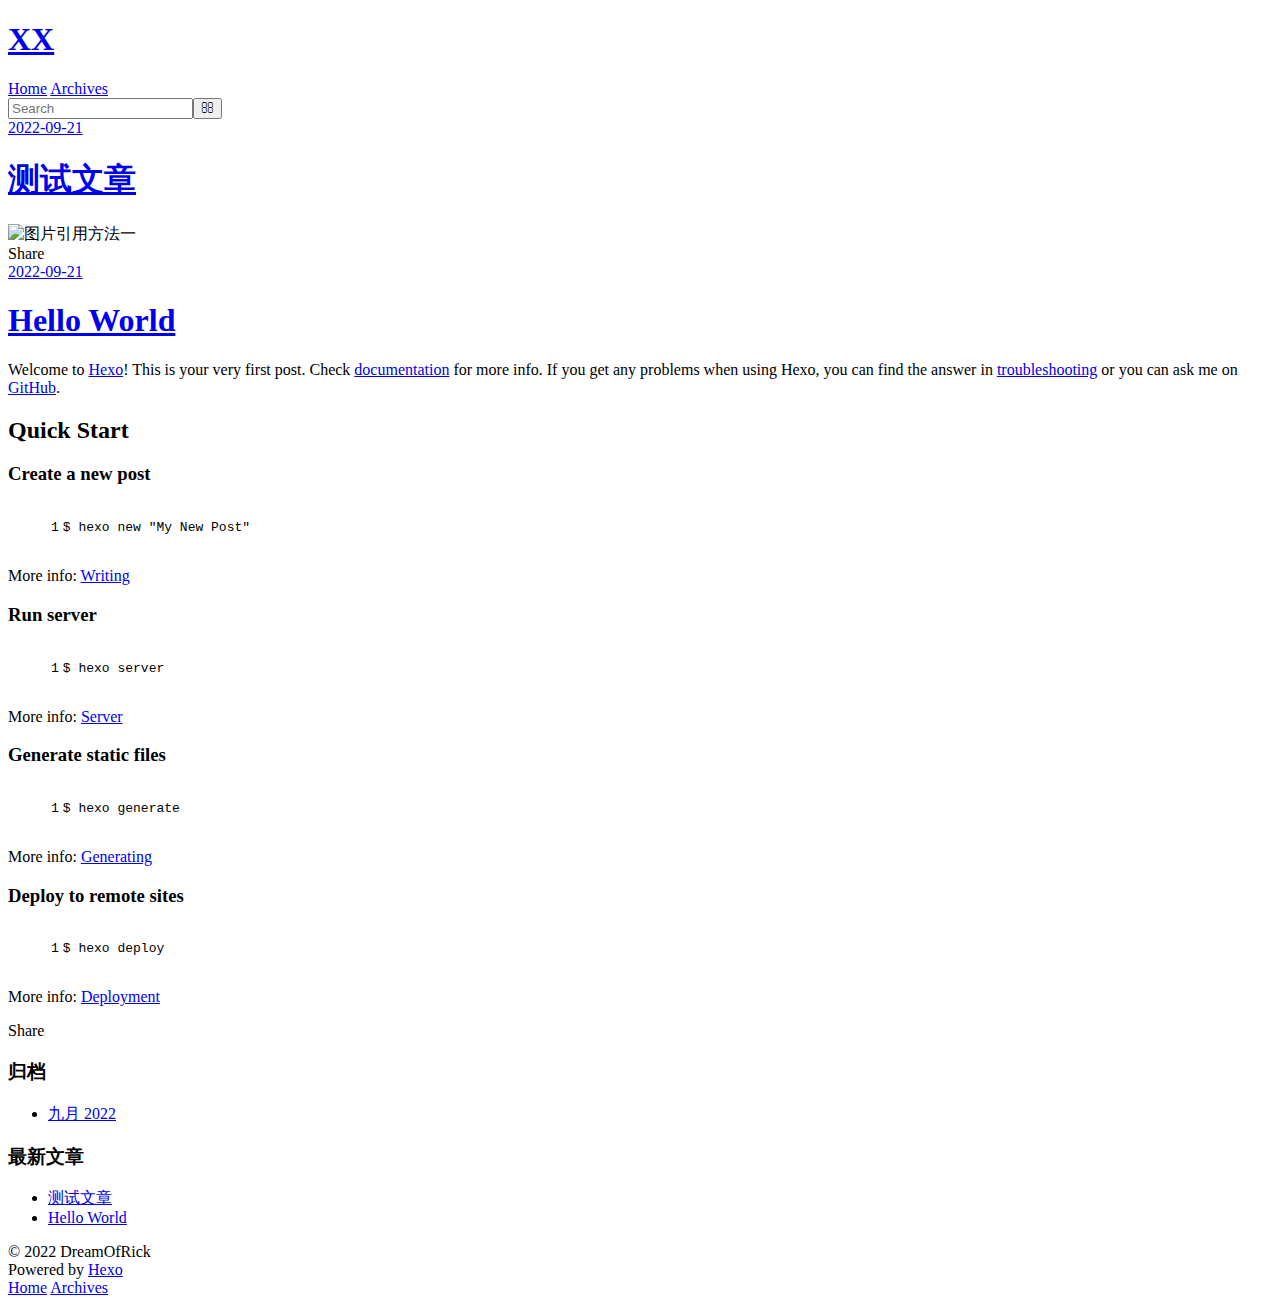
==== index.html @ 583a9b08 "Site updated: 2022-09-23 17:29:25" ====
<!DOCTYPE html>
<html>
<head>
  <meta charset="utf-8">
  

  
  <title>XX</title>
  <meta name="viewport" content="width=device-width, initial-scale=1, maximum-scale=1">
  <meta name="description" content="XX的个人博客">
<meta property="og:type" content="website">
<meta property="og:title" content="XX">
<meta property="og:url" content="https://dreamofrick.github.io/DreamOfRick.github.io/index.html">
<meta property="og:site_name" content="XX">
<meta property="og:description" content="XX的个人博客">
<meta property="og:locale" content="zh_CN">
<meta property="article:author" content="DreamOfRick">
<meta name="twitter:card" content="summary">
  
    <link rel="alternate" href="/DreamOfRick.github.io/atom.xml" title="XX" type="application/atom+xml">
  
  
    <link rel="icon" href="/favicon.png">
  
  
    <link href="//fonts.googleapis.com/css?family=Source+Code+Pro" rel="stylesheet" type="text/css">
  
  
<link rel="stylesheet" href="/DreamOfRick.github.io/css/style.css">

<meta name="generator" content="Hexo 5.4.2"></head>

<body>
  <div id="container">
    <div id="wrap">
      <header id="header">
  <div id="banner"></div>
  <div id="header-outer" class="outer">
    <div id="header-title" class="inner">
      <h1 id="logo-wrap">
        <a href="/DreamOfRick.github.io/" id="logo">XX</a>
      </h1>
      
    </div>
    <div id="header-inner" class="inner">
      <nav id="main-nav">
        <a id="main-nav-toggle" class="nav-icon"></a>
        
          <a class="main-nav-link" href="/DreamOfRick.github.io/">Home</a>
        
          <a class="main-nav-link" href="/DreamOfRick.github.io/archives">Archives</a>
        
      </nav>
      <nav id="sub-nav">
        
          <a id="nav-rss-link" class="nav-icon" href="/DreamOfRick.github.io/atom.xml" title="RSS Feed"></a>
        
        <a id="nav-search-btn" class="nav-icon" title="搜索"></a>
      </nav>
      <div id="search-form-wrap">
        <form action="//google.com/search" method="get" accept-charset="UTF-8" class="search-form"><input type="search" name="q" class="search-form-input" placeholder="Search"><button type="submit" class="search-form-submit">&#xF002;</button><input type="hidden" name="sitesearch" value="https://dreamofrick.github.io/DreamOfRick.github.io"></form>
      </div>
    </div>
  </div>
</header>
      <div class="outer">
        <section id="main">
  
    <article id="post-测试文章" class="article article-type-post" itemscope itemprop="blogPost">
  <div class="article-meta">
    <a href="/DreamOfRick.github.io/2022/09/21/%E6%B5%8B%E8%AF%95%E6%96%87%E7%AB%A0/" class="article-date">
  <time datetime="2022-09-21T07:01:32.000Z" itemprop="datePublished">2022-09-21</time>
</a>
    
  </div>
  <div class="article-inner">
    
    
      <header class="article-header">
        
  
    <h1 itemprop="name">
      <a class="article-title" href="/DreamOfRick.github.io/2022/09/21/%E6%B5%8B%E8%AF%95%E6%96%87%E7%AB%A0/">测试文章</a>
    </h1>
  

      </header>
    
    <div class="article-entry" itemprop="articleBody">
      
        <img src="/DreamOfRick.github.io/2022/09/21/%E6%B5%8B%E8%AF%95%E6%96%87%E7%AB%A0/test.png" class="" title="图片引用方法一">

      
    </div>
    <footer class="article-footer">
      <a data-url="https://dreamofrick.github.io/DreamOfRick.github.io/2022/09/21/%E6%B5%8B%E8%AF%95%E6%96%87%E7%AB%A0/" data-id="cl8ea78xl0002tww4cl1t6ts9" class="article-share-link">Share</a>
      
      
    </footer>
  </div>
  
</article>


  
    <article id="post-hello-world" class="article article-type-post" itemscope itemprop="blogPost">
  <div class="article-meta">
    <a href="/DreamOfRick.github.io/2022/09/21/hello-world/" class="article-date">
  <time datetime="2022-09-21T05:57:37.456Z" itemprop="datePublished">2022-09-21</time>
</a>
    
  </div>
  <div class="article-inner">
    
    
      <header class="article-header">
        
  
    <h1 itemprop="name">
      <a class="article-title" href="/DreamOfRick.github.io/2022/09/21/hello-world/">Hello World</a>
    </h1>
  

      </header>
    
    <div class="article-entry" itemprop="articleBody">
      
        <p>Welcome to <a target="_blank" rel="noopener" href="https://hexo.io/">Hexo</a>! This is your very first post. Check <a target="_blank" rel="noopener" href="https://hexo.io/docs/">documentation</a> for more info. If you get any problems when using Hexo, you can find the answer in <a target="_blank" rel="noopener" href="https://hexo.io/docs/troubleshooting.html">troubleshooting</a> or you can ask me on <a target="_blank" rel="noopener" href="https://github.com/hexojs/hexo/issues">GitHub</a>.</p>
<h2 id="Quick-Start"><a href="#Quick-Start" class="headerlink" title="Quick Start"></a>Quick Start</h2><h3 id="Create-a-new-post"><a href="#Create-a-new-post" class="headerlink" title="Create a new post"></a>Create a new post</h3><figure class="highlight bash"><table><tr><td class="gutter"><pre><span class="line">1</span><br></pre></td><td class="code"><pre><span class="line">$ hexo new <span class="string">&quot;My New Post&quot;</span></span><br></pre></td></tr></table></figure>

<p>More info: <a target="_blank" rel="noopener" href="https://hexo.io/docs/writing.html">Writing</a></p>
<h3 id="Run-server"><a href="#Run-server" class="headerlink" title="Run server"></a>Run server</h3><figure class="highlight bash"><table><tr><td class="gutter"><pre><span class="line">1</span><br></pre></td><td class="code"><pre><span class="line">$ hexo server</span><br></pre></td></tr></table></figure>

<p>More info: <a target="_blank" rel="noopener" href="https://hexo.io/docs/server.html">Server</a></p>
<h3 id="Generate-static-files"><a href="#Generate-static-files" class="headerlink" title="Generate static files"></a>Generate static files</h3><figure class="highlight bash"><table><tr><td class="gutter"><pre><span class="line">1</span><br></pre></td><td class="code"><pre><span class="line">$ hexo generate</span><br></pre></td></tr></table></figure>

<p>More info: <a target="_blank" rel="noopener" href="https://hexo.io/docs/generating.html">Generating</a></p>
<h3 id="Deploy-to-remote-sites"><a href="#Deploy-to-remote-sites" class="headerlink" title="Deploy to remote sites"></a>Deploy to remote sites</h3><figure class="highlight bash"><table><tr><td class="gutter"><pre><span class="line">1</span><br></pre></td><td class="code"><pre><span class="line">$ hexo deploy</span><br></pre></td></tr></table></figure>

<p>More info: <a target="_blank" rel="noopener" href="https://hexo.io/docs/one-command-deployment.html">Deployment</a></p>

      
    </div>
    <footer class="article-footer">
      <a data-url="https://dreamofrick.github.io/DreamOfRick.github.io/2022/09/21/hello-world/" data-id="cl8ea78xi0001tww4ev32ddvf" class="article-share-link">Share</a>
      
      
    </footer>
  </div>
  
</article>


  


</section>
        
          <aside id="sidebar">
  
    

  
    

  
    
  
    
  <div class="widget-wrap">
    <h3 class="widget-title">归档</h3>
    <div class="widget">
      <ul class="archive-list"><li class="archive-list-item"><a class="archive-list-link" href="/DreamOfRick.github.io/archives/2022/09/">九月 2022</a></li></ul>
    </div>
  </div>


  
    
  <div class="widget-wrap">
    <h3 class="widget-title">最新文章</h3>
    <div class="widget">
      <ul>
        
          <li>
            <a href="/DreamOfRick.github.io/2022/09/21/%E6%B5%8B%E8%AF%95%E6%96%87%E7%AB%A0/">测试文章</a>
          </li>
        
          <li>
            <a href="/DreamOfRick.github.io/2022/09/21/hello-world/">Hello World</a>
          </li>
        
      </ul>
    </div>
  </div>

  
</aside>
        
      </div>
      <footer id="footer">
  
  <div class="outer">
    <div id="footer-info" class="inner">
      &copy; 2022 DreamOfRick<br>
      Powered by <a href="http://hexo.io/" target="_blank">Hexo</a>
    </div>
  </div>
</footer>
    </div>
    <nav id="mobile-nav">
  
    <a href="/DreamOfRick.github.io/" class="mobile-nav-link">Home</a>
  
    <a href="/DreamOfRick.github.io/archives" class="mobile-nav-link">Archives</a>
  
</nav>
    

<script src="//ajax.googleapis.com/ajax/libs/jquery/2.0.3/jquery.min.js"></script>


  
<link rel="stylesheet" href="/DreamOfRick.github.io/fancybox/jquery.fancybox.css">

  
<script src="/DreamOfRick.github.io/fancybox/jquery.fancybox.pack.js"></script>




<script src="/DreamOfRick.github.io/js/script.js"></script>




  </div>
</body>
</html>
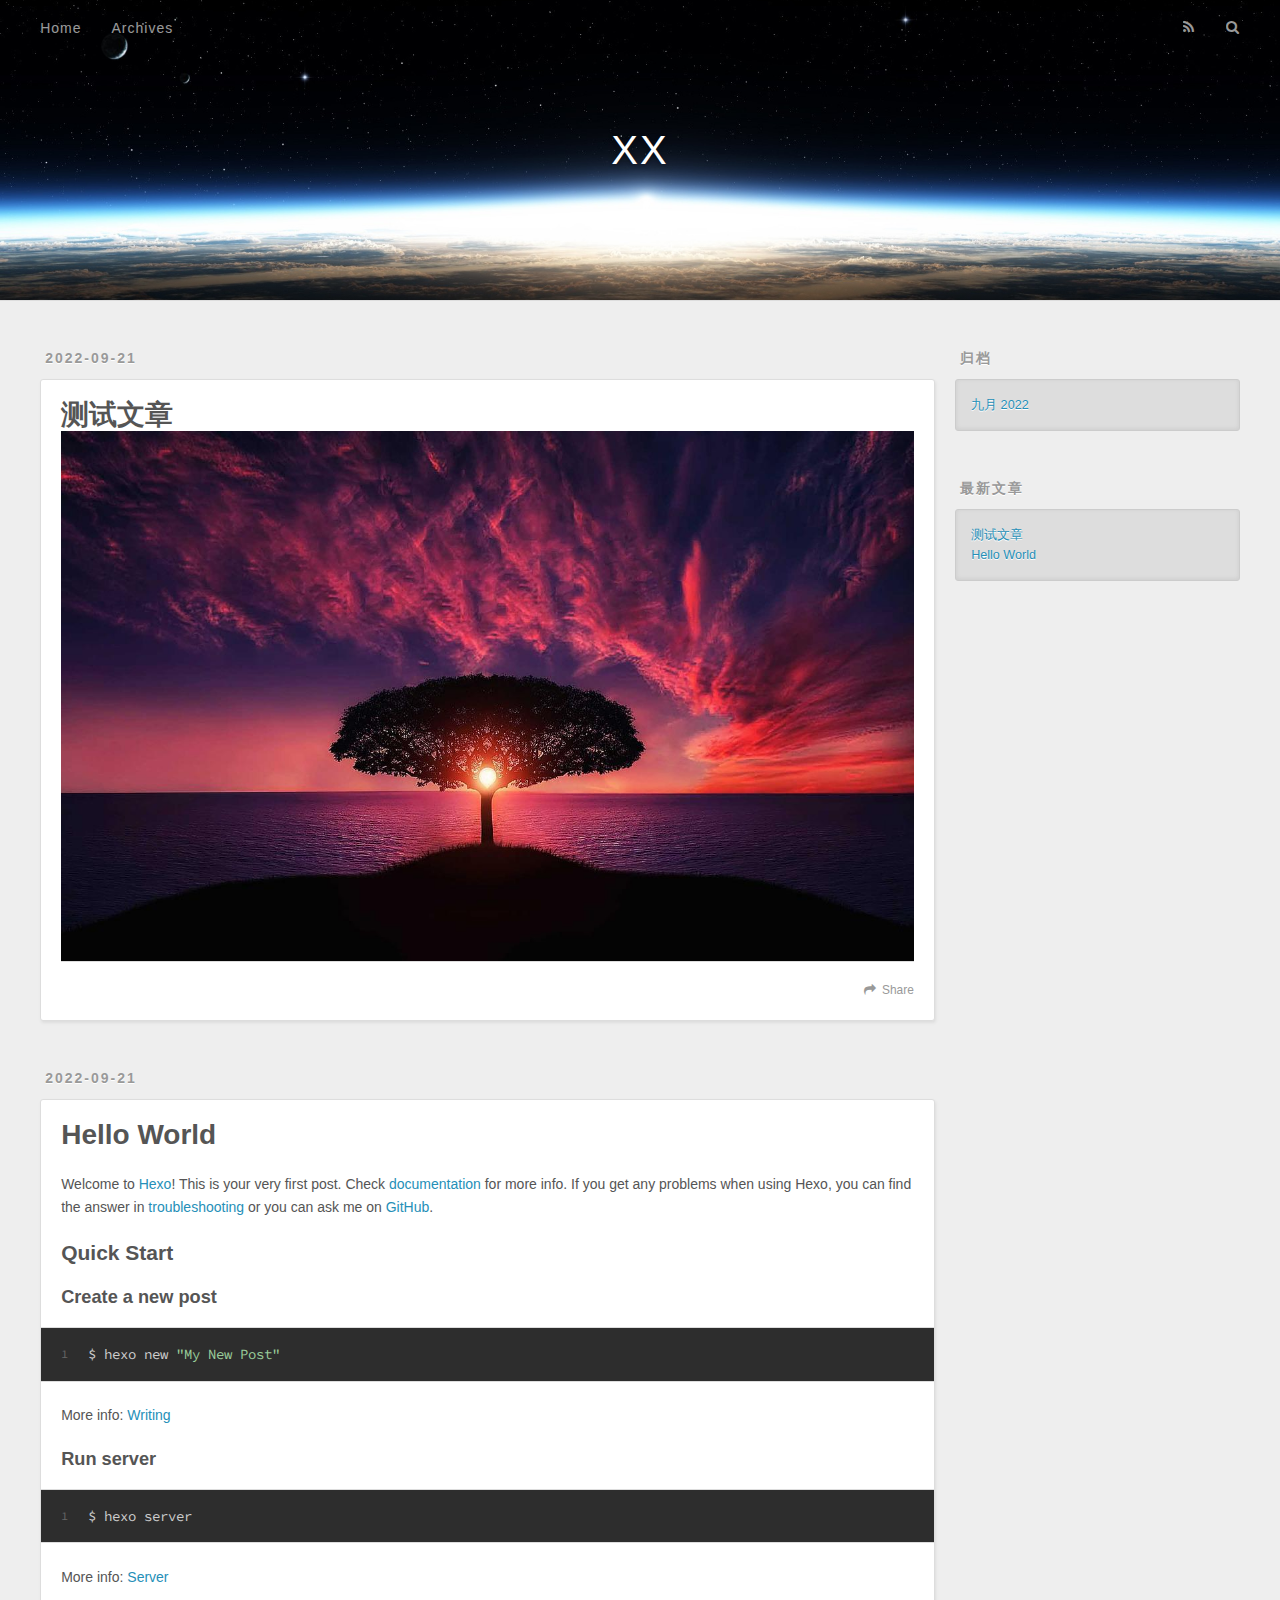
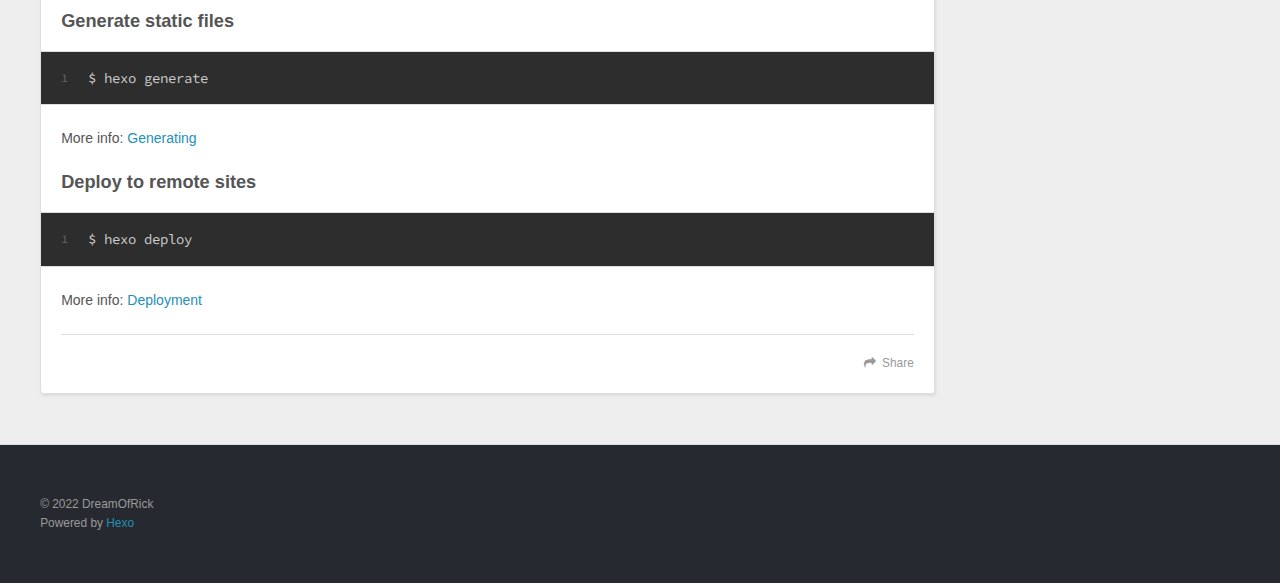
==== commit c7aeaaf6: "Site updated: 2022-09-23 17:31:06" ====
--- a/index.html
+++ b/index.html
@@ -10,14 +10,14 @@
   <meta name="description" content="XX的个人博客">
 <meta property="og:type" content="website">
 <meta property="og:title" content="XX">
-<meta property="og:url" content="https://dreamofrick.github.io/DreamOfRick.github.io/index.html">
+<meta property="og:url" content="https://dreamofrick.github.io/index.html">
 <meta property="og:site_name" content="XX">
 <meta property="og:description" content="XX的个人博客">
 <meta property="og:locale" content="zh_CN">
 <meta property="article:author" content="DreamOfRick">
 <meta name="twitter:card" content="summary">
   
-    <link rel="alternate" href="/DreamOfRick.github.io/atom.xml" title="XX" type="application/atom+xml">
+    <link rel="alternate" href="/atom.xml" title="XX" type="application/atom+xml">
   
   
     <link rel="icon" href="/favicon.png">
@@ -26,7 +26,7 @@
     <link href="//fonts.googleapis.com/css?family=Source+Code+Pro" rel="stylesheet" type="text/css">
   
   
-<link rel="stylesheet" href="/DreamOfRick.github.io/css/style.css">
+<link rel="stylesheet" href="/css/style.css">
 
 <meta name="generator" content="Hexo 5.4.2"></head>
 
@@ -38,7 +38,7 @@
   <div id="header-outer" class="outer">
     <div id="header-title" class="inner">
       <h1 id="logo-wrap">
-        <a href="/DreamOfRick.github.io/" id="logo">XX</a>
+        <a href="/" id="logo">XX</a>
       </h1>
       
     </div>
@@ -46,19 +46,19 @@
       <nav id="main-nav">
         <a id="main-nav-toggle" class="nav-icon"></a>
         
-          <a class="main-nav-link" href="/DreamOfRick.github.io/">Home</a>
-        
-          <a class="main-nav-link" href="/DreamOfRick.github.io/archives">Archives</a>
+          <a class="main-nav-link" href="/">Home</a>
+        
+          <a class="main-nav-link" href="/archives">Archives</a>
         
       </nav>
       <nav id="sub-nav">
         
-          <a id="nav-rss-link" class="nav-icon" href="/DreamOfRick.github.io/atom.xml" title="RSS Feed"></a>
+          <a id="nav-rss-link" class="nav-icon" href="/atom.xml" title="RSS Feed"></a>
         
         <a id="nav-search-btn" class="nav-icon" title="搜索"></a>
       </nav>
       <div id="search-form-wrap">
-        <form action="//google.com/search" method="get" accept-charset="UTF-8" class="search-form"><input type="search" name="q" class="search-form-input" placeholder="Search"><button type="submit" class="search-form-submit">&#xF002;</button><input type="hidden" name="sitesearch" value="https://dreamofrick.github.io/DreamOfRick.github.io"></form>
+        <form action="//google.com/search" method="get" accept-charset="UTF-8" class="search-form"><input type="search" name="q" class="search-form-input" placeholder="Search"><button type="submit" class="search-form-submit">&#xF002;</button><input type="hidden" name="sitesearch" value="https://dreamofrick.github.io"></form>
       </div>
     </div>
   </div>
@@ -68,7 +68,7 @@
   
     <article id="post-测试文章" class="article article-type-post" itemscope itemprop="blogPost">
   <div class="article-meta">
-    <a href="/DreamOfRick.github.io/2022/09/21/%E6%B5%8B%E8%AF%95%E6%96%87%E7%AB%A0/" class="article-date">
+    <a href="/2022/09/21/%E6%B5%8B%E8%AF%95%E6%96%87%E7%AB%A0/" class="article-date">
   <time datetime="2022-09-21T07:01:32.000Z" itemprop="datePublished">2022-09-21</time>
 </a>
     
@@ -80,7 +80,7 @@
         
   
     <h1 itemprop="name">
-      <a class="article-title" href="/DreamOfRick.github.io/2022/09/21/%E6%B5%8B%E8%AF%95%E6%96%87%E7%AB%A0/">测试文章</a>
+      <a class="article-title" href="/2022/09/21/%E6%B5%8B%E8%AF%95%E6%96%87%E7%AB%A0/">测试文章</a>
     </h1>
   
 
@@ -88,12 +88,12 @@
     
     <div class="article-entry" itemprop="articleBody">
       
-        <img src="/DreamOfRick.github.io/2022/09/21/%E6%B5%8B%E8%AF%95%E6%96%87%E7%AB%A0/test.png" class="" title="图片引用方法一">
+        <img src="/2022/09/21/%E6%B5%8B%E8%AF%95%E6%96%87%E7%AB%A0/test.png" class="" title="图片引用方法一">
 
       
     </div>
     <footer class="article-footer">
-      <a data-url="https://dreamofrick.github.io/DreamOfRick.github.io/2022/09/21/%E6%B5%8B%E8%AF%95%E6%96%87%E7%AB%A0/" data-id="cl8ea78xl0002tww4cl1t6ts9" class="article-share-link">Share</a>
+      <a data-url="https://dreamofrick.github.io/2022/09/21/%E6%B5%8B%E8%AF%95%E6%96%87%E7%AB%A0/" data-id="cl8ea9eln00000ow4az59hfvf" class="article-share-link">Share</a>
       
       
     </footer>
@@ -105,7 +105,7 @@
   
     <article id="post-hello-world" class="article article-type-post" itemscope itemprop="blogPost">
   <div class="article-meta">
-    <a href="/DreamOfRick.github.io/2022/09/21/hello-world/" class="article-date">
+    <a href="/2022/09/21/hello-world/" class="article-date">
   <time datetime="2022-09-21T05:57:37.456Z" itemprop="datePublished">2022-09-21</time>
 </a>
     
@@ -117,7 +117,7 @@
         
   
     <h1 itemprop="name">
-      <a class="article-title" href="/DreamOfRick.github.io/2022/09/21/hello-world/">Hello World</a>
+      <a class="article-title" href="/2022/09/21/hello-world/">Hello World</a>
     </h1>
   
 
@@ -142,7 +142,7 @@
       
     </div>
     <footer class="article-footer">
-      <a data-url="https://dreamofrick.github.io/DreamOfRick.github.io/2022/09/21/hello-world/" data-id="cl8ea78xi0001tww4ev32ddvf" class="article-share-link">Share</a>
+      <a data-url="https://dreamofrick.github.io/2022/09/21/hello-world/" data-id="cl8ea9elr00020ow4ge850p49" class="article-share-link">Share</a>
       
       
     </footer>
@@ -170,7 +170,7 @@
   <div class="widget-wrap">
     <h3 class="widget-title">归档</h3>
     <div class="widget">
-      <ul class="archive-list"><li class="archive-list-item"><a class="archive-list-link" href="/DreamOfRick.github.io/archives/2022/09/">九月 2022</a></li></ul>
+      <ul class="archive-list"><li class="archive-list-item"><a class="archive-list-link" href="/archives/2022/09/">九月 2022</a></li></ul>
     </div>
   </div>
 
@@ -183,11 +183,11 @@
       <ul>
         
           <li>
-            <a href="/DreamOfRick.github.io/2022/09/21/%E6%B5%8B%E8%AF%95%E6%96%87%E7%AB%A0/">测试文章</a>
+            <a href="/2022/09/21/%E6%B5%8B%E8%AF%95%E6%96%87%E7%AB%A0/">测试文章</a>
           </li>
         
           <li>
-            <a href="/DreamOfRick.github.io/2022/09/21/hello-world/">Hello World</a>
+            <a href="/2022/09/21/hello-world/">Hello World</a>
           </li>
         
       </ul>
@@ -210,9 +210,9 @@
     </div>
     <nav id="mobile-nav">
   
-    <a href="/DreamOfRick.github.io/" class="mobile-nav-link">Home</a>
-  
-    <a href="/DreamOfRick.github.io/archives" class="mobile-nav-link">Archives</a>
+    <a href="/" class="mobile-nav-link">Home</a>
+  
+    <a href="/archives" class="mobile-nav-link">Archives</a>
   
 </nav>
     
@@ -221,15 +221,15 @@
 
 
   
-<link rel="stylesheet" href="/DreamOfRick.github.io/fancybox/jquery.fancybox.css">
-
-  
-<script src="/DreamOfRick.github.io/fancybox/jquery.fancybox.pack.js"></script>
-
-
-
-
-<script src="/DreamOfRick.github.io/js/script.js"></script>
+<link rel="stylesheet" href="/fancybox/jquery.fancybox.css">
+
+  
+<script src="/fancybox/jquery.fancybox.pack.js"></script>
+
+
+
+
+<script src="/js/script.js"></script>
 
 
 
--- a/css/style.css
+++ b/css/style.css
@@ -0,0 +1,1372 @@
+body {
+  width: 100%;
+}
+body:before,
+body:after {
+  content: "";
+  display: table;
+}
+body:after {
+  clear: both;
+}
+html,
+body,
+div,
+span,
+applet,
+object,
+iframe,
+h1,
+h2,
+h3,
+h4,
+h5,
+h6,
+p,
+blockquote,
+pre,
+a,
+abbr,
+acronym,
+address,
+big,
+cite,
+code,
+del,
+dfn,
+em,
+img,
+ins,
+kbd,
+q,
+s,
+samp,
+small,
+strike,
+strong,
+sub,
+sup,
+tt,
+var,
+dl,
+dt,
+dd,
+ol,
+ul,
+li,
+fieldset,
+form,
+label,
+legend,
+table,
+caption,
+tbody,
+tfoot,
+thead,
+tr,
+th,
+td {
+  margin: 0;
+  padding: 0;
+  border: 0;
+  outline: 0;
+  font-weight: inherit;
+  font-style: inherit;
+  font-family: inherit;
+  font-size: 100%;
+  vertical-align: baseline;
+}
+body {
+  line-height: 1;
+  color: #000;
+  background: #fff;
+}
+ol,
+ul {
+  list-style: none;
+}
+table {
+  border-collapse: separate;
+  border-spacing: 0;
+  vertical-align: middle;
+}
+caption,
+th,
+td {
+  text-align: left;
+  font-weight: normal;
+  vertical-align: middle;
+}
+a img {
+  border: none;
+}
+input,
+button {
+  margin: 0;
+  padding: 0;
+}
+input::-moz-focus-inner,
+button::-moz-focus-inner {
+  border: 0;
+  padding: 0;
+}
+@font-face {
+  font-family: FontAwesome;
+  font-style: normal;
+  font-weight: normal;
+  src: url("fonts/fontawesome-webfont.eot?v=#4.0.3");
+  src: url("fonts/fontawesome-webfont.eot?#iefix&v=#4.0.3") format("embedded-opentype"), url("fonts/fontawesome-webfont.woff?v=#4.0.3") format("woff"), url("fonts/fontawesome-webfont.ttf?v=#4.0.3") format("truetype"), url("fonts/fontawesome-webfont.svg#fontawesomeregular?v=#4.0.3") format("svg");
+}
+html,
+body,
+#container {
+  height: 100%;
+}
+body {
+  background: #eee;
+  font: 14px -apple-system, BlinkMacSystemFont, "Segoe UI", "Roboto", "Oxygen", "Ubuntu", "Cantarell", "Fira Sans", "Droid Sans", "Helvetica Neue", sans-serif;
+  -webkit-text-size-adjust: 100%;
+}
+.outer {
+  max-width: 1220px;
+  margin: 0 auto;
+  padding: 0 20px;
+}
+.outer:before,
+.outer:after {
+  content: "";
+  display: table;
+}
+.outer:after {
+  clear: both;
+}
+.inner {
+  display: inline;
+  float: left;
+  width: 98.33333333333333%;
+  margin: 0 0.833333333333333%;
+}
+.left,
+.alignleft {
+  float: left;
+}
+.right,
+.alignright {
+  float: right;
+}
+.clear {
+  clear: both;
+}
+#container {
+  position: relative;
+}
+.mobile-nav-on {
+  overflow: hidden;
+}
+#wrap {
+  height: 100%;
+  width: 100%;
+  position: absolute;
+  top: 0;
+  left: 0;
+  -webkit-transition: 0.2s ease-out;
+  -moz-transition: 0.2s ease-out;
+  -ms-transition: 0.2s ease-out;
+  transition: 0.2s ease-out;
+  z-index: 1;
+  background: #eee;
+}
+.mobile-nav-on #wrap {
+  left: 280px;
+}
+@media screen and (min-width: 768px) {
+  #main {
+    display: inline;
+    float: left;
+    width: 73.33333333333333%;
+    margin: 0 0.833333333333333%;
+  }
+}
+.article-date,
+.article-category-link,
+.archive-year,
+.widget-title {
+  text-decoration: none;
+  text-transform: uppercase;
+  letter-spacing: 2px;
+  color: #999;
+  margin-bottom: 1em;
+  margin-left: 5px;
+  line-height: 1em;
+  text-shadow: 0 1px #fff;
+  font-weight: bold;
+}
+.article-inner,
+.archive-article-inner {
+  background: #fff;
+  -webkit-box-shadow: 1px 2px 3px #ddd;
+  box-shadow: 1px 2px 3px #ddd;
+  border: 1px solid #ddd;
+  border-radius: 3px;
+}
+.article-entry h1,
+.widget h1 {
+  font-size: 2em;
+}
+.article-entry h2,
+.widget h2 {
+  font-size: 1.5em;
+}
+.article-entry h3,
+.widget h3 {
+  font-size: 1.3em;
+}
+.article-entry h4,
+.widget h4 {
+  font-size: 1.2em;
+}
+.article-entry h5,
+.widget h5 {
+  font-size: 1em;
+}
+.article-entry h6,
+.widget h6 {
+  font-size: 1em;
+  color: #999;
+}
+.article-entry hr,
+.widget hr {
+  border: 1px dashed #ddd;
+}
+.article-entry strong,
+.widget strong {
+  font-weight: bold;
+}
+.article-entry em,
+.widget em,
+.article-entry cite,
+.widget cite {
+  font-style: italic;
+}
+.article-entry sup,
+.widget sup,
+.article-entry sub,
+.widget sub {
+  font-size: 0.75em;
+  line-height: 0;
+  position: relative;
+  vertical-align: baseline;
+}
+.article-entry sup,
+.widget sup {
+  top: -0.5em;
+}
+.article-entry sub,
+.widget sub {
+  bottom: -0.2em;
+}
+.article-entry small,
+.widget small {
+  font-size: 0.85em;
+}
+.article-entry acronym,
+.widget acronym,
+.article-entry abbr,
+.widget abbr {
+  border-bottom: 1px dotted;
+}
+.article-entry ul,
+.widget ul,
+.article-entry ol,
+.widget ol,
+.article-entry dl,
+.widget dl {
+  margin: 0 20px;
+  line-height: 1.6em;
+}
+.article-entry ul ul,
+.widget ul ul,
+.article-entry ol ul,
+.widget ol ul,
+.article-entry ul ol,
+.widget ul ol,
+.article-entry ol ol,
+.widget ol ol {
+  margin-top: 0;
+  margin-bottom: 0;
+}
+.article-entry ul,
+.widget ul {
+  list-style: disc;
+}
+.article-entry ol,
+.widget ol {
+  list-style: decimal;
+}
+.article-entry dt,
+.widget dt {
+  font-weight: bold;
+}
+#header {
+  height: 300px;
+  position: relative;
+  border-bottom: 1px solid #ddd;
+}
+#header:before,
+#header:after {
+  content: "";
+  position: absolute;
+  left: 0;
+  right: 0;
+  height: 40px;
+}
+#header:before {
+  top: 0;
+  background: -webkit-linear-gradient(rgba(0,0,0,0.2), transparent);
+  background: -moz-linear-gradient(rgba(0,0,0,0.2), transparent);
+  background: -ms-linear-gradient(rgba(0,0,0,0.2), transparent);
+  background: linear-gradient(rgba(0,0,0,0.2), transparent);
+}
+#header:after {
+  bottom: 0;
+  background: -webkit-linear-gradient(transparent, rgba(0,0,0,0.2));
+  background: -moz-linear-gradient(transparent, rgba(0,0,0,0.2));
+  background: -ms-linear-gradient(transparent, rgba(0,0,0,0.2));
+  background: linear-gradient(transparent, rgba(0,0,0,0.2));
+}
+#header-outer {
+  height: 100%;
+  position: relative;
+}
+#header-inner {
+  position: relative;
+  overflow: hidden;
+}
+#banner {
+  position: absolute;
+  top: 0;
+  left: 0;
+  width: 100%;
+  height: 100%;
+  background: url("images/banner.jpg") center #000;
+  background-size: cover;
+  z-index: -1;
+}
+#header-title {
+  text-align: center;
+  height: 40px;
+  position: absolute;
+  top: 50%;
+  left: 0;
+  margin-top: -20px;
+}
+#logo,
+#subtitle {
+  text-decoration: none;
+  color: #fff;
+  font-weight: 300;
+  text-shadow: 0 1px 4px rgba(0,0,0,0.3);
+}
+#logo {
+  font-size: 40px;
+  line-height: 40px;
+  letter-spacing: 2px;
+}
+#subtitle {
+  font-size: 16px;
+  line-height: 16px;
+  letter-spacing: 1px;
+}
+#subtitle-wrap {
+  margin-top: 16px;
+}
+#main-nav {
+  float: left;
+  margin-left: -15px;
+}
+.nav-icon,
+.main-nav-link {
+  float: left;
+  color: #fff;
+  opacity: 0.6;
+  text-decoration: none;
+  text-shadow: 0 1px rgba(0,0,0,0.2);
+  -webkit-transition: opacity 0.2s;
+  -moz-transition: opacity 0.2s;
+  -ms-transition: opacity 0.2s;
+  transition: opacity 0.2s;
+  display: block;
+  padding: 20px 15px;
+}
+.nav-icon:hover,
+.main-nav-link:hover {
+  opacity: 1;
+}
+.nav-icon {
+  font-family: FontAwesome;
+  text-align: center;
+  font-size: 14px;
+  width: 14px;
+  height: 14px;
+  padding: 20px 15px;
+  position: relative;
+  cursor: pointer;
+}
+.main-nav-link {
+  font-weight: 300;
+  letter-spacing: 1px;
+}
+@media screen and (max-width: 479px) {
+  .main-nav-link {
+    display: none;
+  }
+}
+#main-nav-toggle {
+  display: none;
+}
+#main-nav-toggle:before {
+  content: "\f0c9";
+}
+@media screen and (max-width: 479px) {
+  #main-nav-toggle {
+    display: block;
+  }
+}
+#sub-nav {
+  float: right;
+  margin-right: -15px;
+}
+#nav-rss-link:before {
+  content: "\f09e";
+}
+#nav-search-btn:before {
+  content: "\f002";
+}
+#search-form-wrap {
+  position: absolute;
+  top: 15px;
+  width: 150px;
+  height: 30px;
+  right: -150px;
+  opacity: 0;
+  -webkit-transition: 0.2s ease-out;
+  -moz-transition: 0.2s ease-out;
+  -ms-transition: 0.2s ease-out;
+  transition: 0.2s ease-out;
+}
+#search-form-wrap.on {
+  opacity: 1;
+  right: 0;
+}
+@media screen and (max-width: 479px) {
+  #search-form-wrap {
+    width: 100%;
+    right: -100%;
+  }
+}
+.search-form {
+  position: absolute;
+  top: 0;
+  left: 0;
+  right: 0;
+  background: #fff;
+  padding: 5px 15px;
+  border-radius: 15px;
+  -webkit-box-shadow: 0 0 10px rgba(0,0,0,0.3);
+  box-shadow: 0 0 10px rgba(0,0,0,0.3);
+}
+.search-form-input {
+  border: none;
+  background: none;
+  color: #555;
+  width: 100%;
+  font: 13px -apple-system, BlinkMacSystemFont, "Segoe UI", "Roboto", "Oxygen", "Ubuntu", "Cantarell", "Fira Sans", "Droid Sans", "Helvetica Neue", sans-serif;
+  outline: none;
+}
+.search-form-input::-webkit-search-results-decoration,
+.search-form-input::-webkit-search-cancel-button {
+  -webkit-appearance: none;
+}
+.search-form-submit {
+  position: absolute;
+  top: 50%;
+  right: 10px;
+  margin-top: -7px;
+  font: 13px FontAwesome;
+  border: none;
+  background: none;
+  color: #bbb;
+  cursor: pointer;
+}
+.search-form-submit:hover,
+.search-form-submit:focus {
+  color: #777;
+}
+.article {
+  margin: 50px 0;
+}
+.article-inner {
+  overflow: hidden;
+}
+.article-meta:before,
+.article-meta:after {
+  content: "";
+  display: table;
+}
+.article-meta:after {
+  clear: both;
+}
+.article-date {
+  float: left;
+}
+.article-category {
+  float: left;
+  line-height: 1em;
+  color: #ccc;
+  text-shadow: 0 1px #fff;
+  margin-left: 8px;
+}
+.article-category:before {
+  content: "\2022";
+}
+.article-category-link {
+  margin: 0 12px 1em;
+}
+.article-header {
+  padding: 20px 20px 0;
+}
+.article-title {
+  text-decoration: none;
+  font-size: 2em;
+  font-weight: bold;
+  color: #555;
+  line-height: 1.1em;
+  -webkit-transition: color 0.2s;
+  -moz-transition: color 0.2s;
+  -ms-transition: color 0.2s;
+  transition: color 0.2s;
+}
+a.article-title:hover {
+  color: #258fb8;
+}
+.article-entry {
+  color: #555;
+  padding: 0 20px;
+}
+.article-entry:before,
+.article-entry:after {
+  content: "";
+  display: table;
+}
+.article-entry:after {
+  clear: both;
+}
+.article-entry p,
+.article-entry table {
+  line-height: 1.6em;
+  margin: 1.6em 0;
+}
+.article-entry h1,
+.article-entry h2,
+.article-entry h3,
+.article-entry h4,
+.article-entry h5,
+.article-entry h6 {
+  font-weight: bold;
+}
+.article-entry h1,
+.article-entry h2,
+.article-entry h3,
+.article-entry h4,
+.article-entry h5,
+.article-entry h6 {
+  line-height: 1.1em;
+  margin: 1.1em 0;
+}
+.article-entry a {
+  color: #258fb8;
+  text-decoration: none;
+}
+.article-entry a:hover {
+  text-decoration: underline;
+}
+.article-entry ul,
+.article-entry ol,
+.article-entry dl {
+  margin-top: 1.6em;
+  margin-bottom: 1.6em;
+}
+.article-entry img,
+.article-entry video {
+  max-width: 100%;
+  height: auto;
+  display: block;
+  margin: auto;
+}
+.article-entry iframe {
+  border: none;
+}
+.article-entry table {
+  width: 100%;
+  border-collapse: collapse;
+  border-spacing: 0;
+}
+.article-entry th {
+  font-weight: bold;
+  border-bottom: 3px solid #ddd;
+  padding-bottom: 0.5em;
+}
+.article-entry td {
+  border-bottom: 1px solid #ddd;
+  padding: 10px 0;
+}
+.article-entry blockquote {
+  font-family: Georgia, "Times New Roman", serif;
+  font-size: 1.4em;
+  margin: 1.6em 20px;
+  text-align: center;
+}
+.article-entry blockquote footer {
+  font-size: 14px;
+  margin: 1.6em 0;
+  font-family: -apple-system, BlinkMacSystemFont, "Segoe UI", "Roboto", "Oxygen", "Ubuntu", "Cantarell", "Fira Sans", "Droid Sans", "Helvetica Neue", sans-serif;
+}
+.article-entry blockquote footer cite:before {
+  content: "—";
+  padding: 0 0.5em;
+}
+.article-entry .pullquote {
+  text-align: left;
+  width: 45%;
+  margin: 0;
+}
+.article-entry .pullquote.left {
+  margin-left: 0.5em;
+  margin-right: 1em;
+}
+.article-entry .pullquote.right {
+  margin-right: 0.5em;
+  margin-left: 1em;
+}
+.article-entry .caption {
+  color: #999;
+  display: block;
+  font-size: 0.9em;
+  margin-top: 0.5em;
+  position: relative;
+  text-align: center;
+}
+.article-entry .video-container {
+  position: relative;
+  padding-top: 56.25%;
+  height: 0;
+  overflow: hidden;
+}
+.article-entry .video-container iframe,
+.article-entry .video-container object,
+.article-entry .video-container embed {
+  position: absolute;
+  top: 0;
+  left: 0;
+  width: 100%;
+  height: 100%;
+  margin-top: 0;
+}
+.article-more-link a {
+  display: inline-block;
+  line-height: 1em;
+  padding: 6px 15px;
+  border-radius: 15px;
+  background: #eee;
+  color: #999;
+  text-shadow: 0 1px #fff;
+  text-decoration: none;
+}
+.article-more-link a:hover {
+  background: #258fb8;
+  color: #fff;
+  text-decoration: none;
+  text-shadow: 0 1px #1e7293;
+}
+.article-footer {
+  font-size: 0.85em;
+  line-height: 1.6em;
+  border-top: 1px solid #ddd;
+  padding-top: 1.6em;
+  margin: 0 20px 20px;
+}
+.article-footer:before,
+.article-footer:after {
+  content: "";
+  display: table;
+}
+.article-footer:after {
+  clear: both;
+}
+.article-footer a {
+  color: #999;
+  text-decoration: none;
+}
+.article-footer a:hover {
+  color: #555;
+}
+.article-tag-list-item {
+  float: left;
+  margin-right: 10px;
+}
+.article-tag-list-link:before {
+  content: "#";
+}
+.article-comment-link {
+  float: right;
+}
+.article-comment-link:before {
+  content: "\f075";
+  font-family: FontAwesome;
+  padding-right: 8px;
+}
+.article-share-link {
+  cursor: pointer;
+  float: right;
+  margin-left: 20px;
+}
+.article-share-link:before {
+  content: "\f064";
+  font-family: FontAwesome;
+  padding-right: 6px;
+}
+#article-nav {
+  position: relative;
+}
+#article-nav:before,
+#article-nav:after {
+  content: "";
+  display: table;
+}
+#article-nav:after {
+  clear: both;
+}
+@media screen and (min-width: 768px) {
+  #article-nav {
+    margin: 50px 0;
+  }
+  #article-nav:before {
+    width: 8px;
+    height: 8px;
+    position: absolute;
+    top: 50%;
+    left: 50%;
+    margin-top: -4px;
+    margin-left: -4px;
+    content: "";
+    border-radius: 50%;
+    background: #ddd;
+    -webkit-box-shadow: 0 1px 2px #fff;
+    box-shadow: 0 1px 2px #fff;
+  }
+}
+.article-nav-link-wrap {
+  text-decoration: none;
+  text-shadow: 0 1px #fff;
+  color: #999;
+  -webkit-box-sizing: border-box;
+  -moz-box-sizing: border-box;
+  box-sizing: border-box;
+  margin-top: 50px;
+  text-align: center;
+  display: block;
+}
+.article-nav-link-wrap:hover {
+  color: #555;
+}
+@media screen and (min-width: 768px) {
+  .article-nav-link-wrap {
+    width: 50%;
+    margin-top: 0;
+  }
+}
+@media screen and (min-width: 768px) {
+  #article-nav-newer {
+    float: left;
+    text-align: right;
+    padding-right: 20px;
+  }
+}
+@media screen and (min-width: 768px) {
+  #article-nav-older {
+    float: right;
+    text-align: left;
+    padding-left: 20px;
+  }
+}
+.article-nav-caption {
+  text-transform: uppercase;
+  letter-spacing: 2px;
+  color: #ddd;
+  line-height: 1em;
+  font-weight: bold;
+}
+#article-nav-newer .article-nav-caption {
+  margin-right: -2px;
+}
+.article-nav-title {
+  font-size: 0.85em;
+  line-height: 1.6em;
+  margin-top: 0.5em;
+}
+.article-share-box {
+  position: absolute;
+  display: none;
+  background: #fff;
+  -webkit-box-shadow: 1px 2px 10px rgba(0,0,0,0.2);
+  box-shadow: 1px 2px 10px rgba(0,0,0,0.2);
+  border-radius: 3px;
+  margin-left: -145px;
+  overflow: hidden;
+  z-index: 1;
+}
+.article-share-box.on {
+  display: block;
+}
+.article-share-input {
+  width: 100%;
+  background: none;
+  -webkit-box-sizing: border-box;
+  -moz-box-sizing: border-box;
+  box-sizing: border-box;
+  font: 14px -apple-system, BlinkMacSystemFont, "Segoe UI", "Roboto", "Oxygen", "Ubuntu", "Cantarell", "Fira Sans", "Droid Sans", "Helvetica Neue", sans-serif;
+  padding: 0 15px;
+  color: #555;
+  outline: none;
+  border: 1px solid #ddd;
+  border-radius: 3px 3px 0 0;
+  height: 36px;
+  line-height: 36px;
+}
+.article-share-links {
+  background: #eee;
+}
+.article-share-links:before,
+.article-share-links:after {
+  content: "";
+  display: table;
+}
+.article-share-links:after {
+  clear: both;
+}
+.article-share-twitter,
+.article-share-facebook,
+.article-share-pinterest,
+.article-share-google {
+  width: 50px;
+  height: 36px;
+  display: block;
+  float: left;
+  position: relative;
+  color: #999;
+  text-shadow: 0 1px #fff;
+}
+.article-share-twitter:before,
+.article-share-facebook:before,
+.article-share-pinterest:before,
+.article-share-google:before {
+  font-size: 20px;
+  font-family: FontAwesome;
+  width: 20px;
+  height: 20px;
+  position: absolute;
+  top: 50%;
+  left: 50%;
+  margin-top: -10px;
+  margin-left: -10px;
+  text-align: center;
+}
+.article-share-twitter:hover,
+.article-share-facebook:hover,
+.article-share-pinterest:hover,
+.article-share-google:hover {
+  color: #fff;
+}
+.article-share-twitter:before {
+  content: "\f099";
+}
+.article-share-twitter:hover {
+  background: #00aced;
+  text-shadow: 0 1px #008abe;
+}
+.article-share-facebook:before {
+  content: "\f09a";
+}
+.article-share-facebook:hover {
+  background: #3b5998;
+  text-shadow: 0 1px #2f477a;
+}
+.article-share-pinterest:before {
+  content: "\f0d2";
+}
+.article-share-pinterest:hover {
+  background: #cb2027;
+  text-shadow: 0 1px #a21a1f;
+}
+.article-share-google:before {
+  content: "\f0d5";
+}
+.article-share-google:hover {
+  background: #dd4b39;
+  text-shadow: 0 1px #be3221;
+}
+.article-gallery {
+  background: #000;
+  position: relative;
+}
+.article-gallery-photos {
+  position: relative;
+  overflow: hidden;
+}
+.article-gallery-img {
+  display: none;
+  max-width: 100%;
+}
+.article-gallery-img:first-child {
+  display: block;
+}
+.article-gallery-img.loaded {
+  position: absolute;
+  display: block;
+}
+.article-gallery-img img {
+  display: block;
+  max-width: 100%;
+  margin: 0 auto;
+}
+#comments {
+  background: #fff;
+  -webkit-box-shadow: 1px 2px 3px #ddd;
+  box-shadow: 1px 2px 3px #ddd;
+  padding: 20px;
+  border: 1px solid #ddd;
+  border-radius: 3px;
+  margin: 50px 0;
+}
+#comments a {
+  color: #258fb8;
+}
+.archives-wrap {
+  margin: 50px 0;
+}
+.archives:before,
+.archives:after {
+  content: "";
+  display: table;
+}
+.archives:after {
+  clear: both;
+}
+.archive-year-wrap {
+  margin-bottom: 1em;
+}
+.archives {
+  -webkit-column-gap: 10px;
+  -moz-column-gap: 10px;
+  column-gap: 10px;
+}
+@media screen and (min-width: 480px) and (max-width: 767px) {
+  .archives {
+    -webkit-column-count: 2;
+    -moz-column-count: 2;
+    column-count: 2;
+  }
+}
+@media screen and (min-width: 768px) {
+  .archives {
+    -webkit-column-count: 3;
+    -moz-column-count: 3;
+    column-count: 3;
+  }
+}
+.archive-article {
+  -webkit-column-break-inside: avoid;
+  page-break-inside: avoid;
+  overflow: hidden;
+  break-inside: avoid-column;
+}
+.archive-article-inner {
+  padding: 10px;
+  margin-bottom: 15px;
+}
+.archive-article-title {
+  text-decoration: none;
+  font-weight: bold;
+  color: #555;
+  -webkit-transition: color 0.2s;
+  -moz-transition: color 0.2s;
+  -ms-transition: color 0.2s;
+  transition: color 0.2s;
+  line-height: 1.6em;
+}
+.archive-article-title:hover {
+  color: #258fb8;
+}
+.archive-article-footer {
+  margin-top: 1em;
+}
+.archive-article-date {
+  color: #999;
+  text-decoration: none;
+  font-size: 0.85em;
+  line-height: 1em;
+  margin-bottom: 0.5em;
+  display: block;
+}
+#page-nav {
+  margin: 50px auto;
+  background: #fff;
+  -webkit-box-shadow: 1px 2px 3px #ddd;
+  box-shadow: 1px 2px 3px #ddd;
+  border: 1px solid #ddd;
+  border-radius: 3px;
+  text-align: center;
+  color: #999;
+  overflow: hidden;
+}
+#page-nav:before,
+#page-nav:after {
+  content: "";
+  display: table;
+}
+#page-nav:after {
+  clear: both;
+}
+#page-nav a,
+#page-nav span {
+  padding: 10px 20px;
+  line-height: 1;
+  height: 2ex;
+}
+#page-nav a {
+  color: #999;
+  text-decoration: none;
+}
+#page-nav a:hover {
+  background: #999;
+  color: #fff;
+}
+#page-nav .prev {
+  float: left;
+}
+#page-nav .next {
+  float: right;
+}
+#page-nav .page-number {
+  display: inline-block;
+}
+@media screen and (max-width: 479px) {
+  #page-nav .page-number {
+    display: none;
+  }
+}
+#page-nav .current {
+  color: #555;
+  font-weight: bold;
+}
+#page-nav .space {
+  color: #ddd;
+}
+#footer {
+  background: #262a30;
+  padding: 50px 0;
+  border-top: 1px solid #ddd;
+  color: #999;
+}
+#footer a {
+  color: #258fb8;
+  text-decoration: none;
+}
+#footer a:hover {
+  text-decoration: underline;
+}
+#footer-info {
+  line-height: 1.6em;
+  font-size: 0.85em;
+}
+.article-entry pre,
+.article-entry .highlight {
+  background: #2d2d2d;
+  margin: 0 -20px;
+  padding: 15px 20px;
+  border-style: solid;
+  border-color: #ddd;
+  border-width: 1px 0;
+  overflow: auto;
+  color: #ccc;
+  line-height: 22.400000000000002px;
+}
+.article-entry .highlight .gutter pre,
+.article-entry .gist .gist-file .gist-data .line-numbers {
+  color: #666;
+  font-size: 0.85em;
+}
+.article-entry pre,
+.article-entry code {
+  font-family: "Source Code Pro", Consolas, Monaco, Menlo, Consolas, monospace;
+}
+.article-entry code {
+  background: #eee;
+  text-shadow: 0 1px #fff;
+  padding: 0 0.3em;
+}
+.article-entry pre code {
+  background: none;
+  text-shadow: none;
+  padding: 0;
+}
+.article-entry .highlight pre {
+  border: none;
+  margin: 0;
+  padding: 0;
+}
+.article-entry .highlight table {
+  margin: 0;
+  width: auto;
+}
+.article-entry .highlight td {
+  border: none;
+  padding: 0;
+}
+.article-entry .highlight figcaption {
+  font-size: 0.85em;
+  color: #999;
+  line-height: 1em;
+  margin-bottom: 1em;
+}
+.article-entry .highlight figcaption:before,
+.article-entry .highlight figcaption:after {
+  content: "";
+  display: table;
+}
+.article-entry .highlight figcaption:after {
+  clear: both;
+}
+.article-entry .highlight figcaption a {
+  float: right;
+}
+.article-entry .highlight .gutter pre {
+  text-align: right;
+  padding-right: 20px;
+}
+.article-entry .highlight .line {
+  height: 22.400000000000002px;
+}
+.article-entry .highlight .line.marked {
+  background: #515151;
+}
+.article-entry .gist {
+  margin: 0 -20px;
+  border-style: solid;
+  border-color: #ddd;
+  border-width: 1px 0;
+  background: #2d2d2d;
+  padding: 15px 20px 15px 0;
+}
+.article-entry .gist .gist-file {
+  border: none;
+  font-family: "Source Code Pro", Consolas, Monaco, Menlo, Consolas, monospace;
+  margin: 0;
+}
+.article-entry .gist .gist-file .gist-data {
+  background: none;
+  border: none;
+}
+.article-entry .gist .gist-file .gist-data .line-numbers {
+  background: none;
+  border: none;
+  padding: 0 20px 0 0;
+}
+.article-entry .gist .gist-file .gist-data .line-data {
+  padding: 0 !important;
+}
+.article-entry .gist .gist-file .highlight {
+  margin: 0;
+  padding: 0;
+  border: none;
+}
+.article-entry .gist .gist-file .gist-meta {
+  background: #2d2d2d;
+  color: #999;
+  font: 0.85em -apple-system, BlinkMacSystemFont, "Segoe UI", "Roboto", "Oxygen", "Ubuntu", "Cantarell", "Fira Sans", "Droid Sans", "Helvetica Neue", sans-serif;
+  text-shadow: 0 0;
+  padding: 0;
+  margin-top: 1em;
+  margin-left: 20px;
+}
+.article-entry .gist .gist-file .gist-meta a {
+  color: #258fb8;
+  font-weight: normal;
+}
+.article-entry .gist .gist-file .gist-meta a:hover {
+  text-decoration: underline;
+}
+pre .comment,
+pre .title {
+  color: #999;
+}
+pre .variable,
+pre .attribute,
+pre .tag,
+pre .regexp,
+pre .ruby .constant,
+pre .xml .tag .title,
+pre .xml .pi,
+pre .xml .doctype,
+pre .html .doctype,
+pre .css .id,
+pre .css .class,
+pre .css .pseudo {
+  color: #f2777a;
+}
+pre .number,
+pre .preprocessor,
+pre .built_in,
+pre .literal,
+pre .params,
+pre .constant {
+  color: #f99157;
+}
+pre .class,
+pre .ruby .class .title,
+pre .css .rules .attribute {
+  color: #9c9;
+}
+pre .string,
+pre .value,
+pre .inheritance,
+pre .header,
+pre .ruby .symbol,
+pre .xml .cdata {
+  color: #9c9;
+}
+pre .css .hexcolor {
+  color: #6cc;
+}
+pre .function,
+pre .python .decorator,
+pre .python .title,
+pre .ruby .function .title,
+pre .ruby .title .keyword,
+pre .perl .sub,
+pre .javascript .title,
+pre .coffeescript .title {
+  color: #69c;
+}
+pre .keyword,
+pre .javascript .function {
+  color: #c9c;
+}
+@media screen and (max-width: 479px) {
+  #mobile-nav {
+    position: absolute;
+    top: 0;
+    left: 0;
+    width: 280px;
+    height: 100%;
+    background: #191919;
+    border-right: 1px solid #fff;
+  }
+}
+@media screen and (max-width: 479px) {
+  .mobile-nav-link {
+    display: block;
+    color: #999;
+    text-decoration: none;
+    padding: 15px 20px;
+    font-weight: bold;
+  }
+  .mobile-nav-link:hover {
+    color: #fff;
+  }
+}
+@media screen and (min-width: 768px) {
+  #sidebar {
+    display: inline;
+    float: left;
+    width: 23.333333333333332%;
+    margin: 0 0.833333333333333%;
+  }
+}
+.widget-wrap {
+  margin: 50px 0;
+}
+.widget {
+  color: #777;
+  text-shadow: 0 1px #fff;
+  background: #ddd;
+  -webkit-box-shadow: 0 -1px 4px #ccc inset;
+  box-shadow: 0 -1px 4px #ccc inset;
+  border: 1px solid #ccc;
+  padding: 15px;
+  border-radius: 3px;
+}
+.widget a {
+  color: #258fb8;
+  text-decoration: none;
+}
+.widget a:hover {
+  text-decoration: underline;
+}
+.widget ul ul,
+.widget ol ul,
+.widget dl ul,
+.widget ul ol,
+.widget ol ol,
+.widget dl ol,
+.widget ul dl,
+.widget ol dl,
+.widget dl dl {
+  margin-left: 15px;
+  list-style: disc;
+}
+.widget {
+  line-height: 1.6em;
+  word-wrap: break-word;
+  font-size: 0.9em;
+}
+.widget ul,
+.widget ol {
+  list-style: none;
+  margin: 0;
+}
+.widget ul ul,
+.widget ol ul,
+.widget ul ol,
+.widget ol ol {
+  margin: 0 20px;
+}
+.widget ul ul,
+.widget ol ul {
+  list-style: disc;
+}
+.widget ul ol,
+.widget ol ol {
+  list-style: decimal;
+}
+.category-list-count,
+.tag-list-count,
+.archive-list-count {
+  padding-left: 5px;
+  color: #999;
+  font-size: 0.85em;
+}
+.category-list-count:before,
+.tag-list-count:before,
+.archive-list-count:before {
+  content: "(";
+}
+.category-list-count:after,
+.tag-list-count:after,
+.archive-list-count:after {
+  content: ")";
+}
+.tagcloud a {
+  margin-right: 5px;
+  display: inline-block;
+}
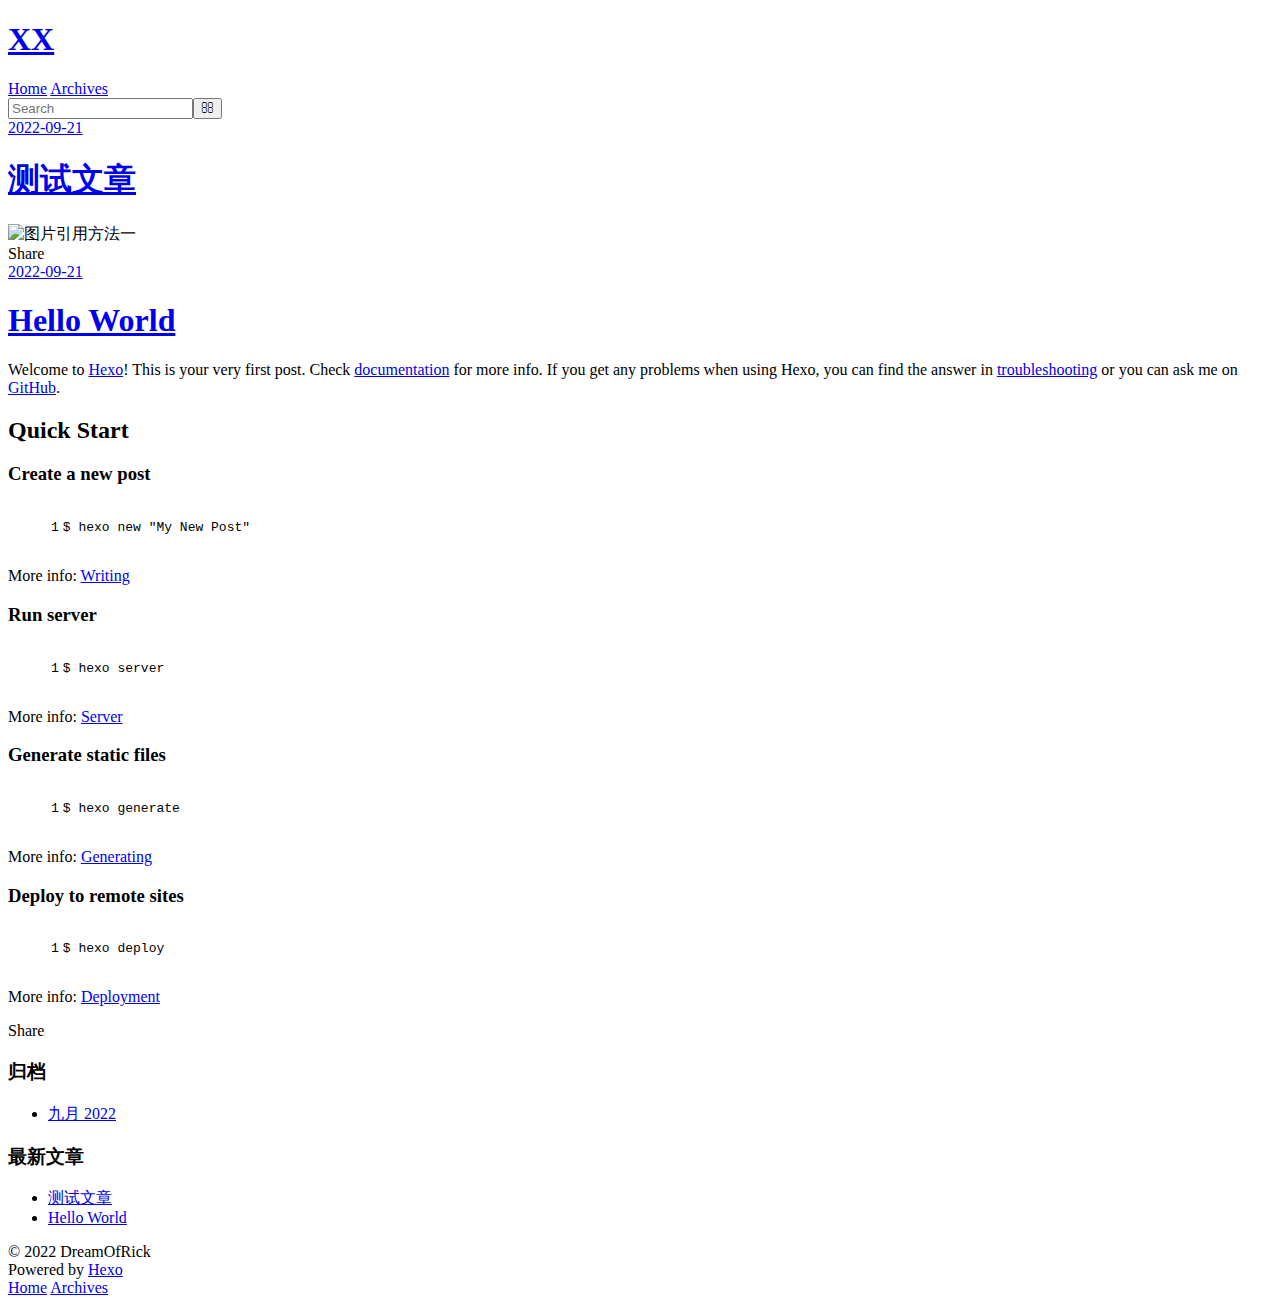
==== commit 48e99205: "Site updated: 2022-09-23 17:33:59" ====
--- a/index.html
+++ b/index.html
@@ -17,7 +17,7 @@
 <meta property="article:author" content="DreamOfRick">
 <meta name="twitter:card" content="summary">
   
-    <link rel="alternate" href="/atom.xml" title="XX" type="application/atom+xml">
+    <link rel="alternate" href="/DreamOfRick.github.io/atom.xml" title="XX" type="application/atom+xml">
   
   
     <link rel="icon" href="/favicon.png">
@@ -26,7 +26,7 @@
     <link href="//fonts.googleapis.com/css?family=Source+Code+Pro" rel="stylesheet" type="text/css">
   
   
-<link rel="stylesheet" href="/css/style.css">
+<link rel="stylesheet" href="/DreamOfRick.github.io/css/style.css">
 
 <meta name="generator" content="Hexo 5.4.2"></head>
 
@@ -38,7 +38,7 @@
   <div id="header-outer" class="outer">
     <div id="header-title" class="inner">
       <h1 id="logo-wrap">
-        <a href="/" id="logo">XX</a>
+        <a href="/DreamOfRick.github.io/" id="logo">XX</a>
       </h1>
       
     </div>
@@ -46,14 +46,14 @@
       <nav id="main-nav">
         <a id="main-nav-toggle" class="nav-icon"></a>
         
-          <a class="main-nav-link" href="/">Home</a>
-        
-          <a class="main-nav-link" href="/archives">Archives</a>
+          <a class="main-nav-link" href="/DreamOfRick.github.io/">Home</a>
+        
+          <a class="main-nav-link" href="/DreamOfRick.github.io/archives">Archives</a>
         
       </nav>
       <nav id="sub-nav">
         
-          <a id="nav-rss-link" class="nav-icon" href="/atom.xml" title="RSS Feed"></a>
+          <a id="nav-rss-link" class="nav-icon" href="/DreamOfRick.github.io/atom.xml" title="RSS Feed"></a>
         
         <a id="nav-search-btn" class="nav-icon" title="搜索"></a>
       </nav>
@@ -68,7 +68,7 @@
   
     <article id="post-测试文章" class="article article-type-post" itemscope itemprop="blogPost">
   <div class="article-meta">
-    <a href="/2022/09/21/%E6%B5%8B%E8%AF%95%E6%96%87%E7%AB%A0/" class="article-date">
+    <a href="/DreamOfRick.github.io/2022/09/21/%E6%B5%8B%E8%AF%95%E6%96%87%E7%AB%A0/" class="article-date">
   <time datetime="2022-09-21T07:01:32.000Z" itemprop="datePublished">2022-09-21</time>
 </a>
     
@@ -80,7 +80,7 @@
         
   
     <h1 itemprop="name">
-      <a class="article-title" href="/2022/09/21/%E6%B5%8B%E8%AF%95%E6%96%87%E7%AB%A0/">测试文章</a>
+      <a class="article-title" href="/DreamOfRick.github.io/2022/09/21/%E6%B5%8B%E8%AF%95%E6%96%87%E7%AB%A0/">测试文章</a>
     </h1>
   
 
@@ -88,12 +88,12 @@
     
     <div class="article-entry" itemprop="articleBody">
       
-        <img src="/2022/09/21/%E6%B5%8B%E8%AF%95%E6%96%87%E7%AB%A0/test.png" class="" title="图片引用方法一">
+        <img src="/DreamOfRick.github.io/2022/09/21/%E6%B5%8B%E8%AF%95%E6%96%87%E7%AB%A0/test.png" class="" title="图片引用方法一">
 
       
     </div>
     <footer class="article-footer">
-      <a data-url="https://dreamofrick.github.io/2022/09/21/%E6%B5%8B%E8%AF%95%E6%96%87%E7%AB%A0/" data-id="cl8ea9eln00000ow4az59hfvf" class="article-share-link">Share</a>
+      <a data-url="https://dreamofrick.github.io/2022/09/21/%E6%B5%8B%E8%AF%95%E6%96%87%E7%AB%A0/" data-id="cl8ead4bz0002ksw45e37aysp" class="article-share-link">Share</a>
       
       
     </footer>
@@ -105,7 +105,7 @@
   
     <article id="post-hello-world" class="article article-type-post" itemscope itemprop="blogPost">
   <div class="article-meta">
-    <a href="/2022/09/21/hello-world/" class="article-date">
+    <a href="/DreamOfRick.github.io/2022/09/21/hello-world/" class="article-date">
   <time datetime="2022-09-21T05:57:37.456Z" itemprop="datePublished">2022-09-21</time>
 </a>
     
@@ -117,7 +117,7 @@
         
   
     <h1 itemprop="name">
-      <a class="article-title" href="/2022/09/21/hello-world/">Hello World</a>
+      <a class="article-title" href="/DreamOfRick.github.io/2022/09/21/hello-world/">Hello World</a>
     </h1>
   
 
@@ -142,7 +142,7 @@
       
     </div>
     <footer class="article-footer">
-      <a data-url="https://dreamofrick.github.io/2022/09/21/hello-world/" data-id="cl8ea9elr00020ow4ge850p49" class="article-share-link">Share</a>
+      <a data-url="https://dreamofrick.github.io/2022/09/21/hello-world/" data-id="cl8ead4bx0001ksw419ib108j" class="article-share-link">Share</a>
       
       
     </footer>
@@ -170,7 +170,7 @@
   <div class="widget-wrap">
     <h3 class="widget-title">归档</h3>
     <div class="widget">
-      <ul class="archive-list"><li class="archive-list-item"><a class="archive-list-link" href="/archives/2022/09/">九月 2022</a></li></ul>
+      <ul class="archive-list"><li class="archive-list-item"><a class="archive-list-link" href="/DreamOfRick.github.io/archives/2022/09/">九月 2022</a></li></ul>
     </div>
   </div>
 
@@ -183,11 +183,11 @@
       <ul>
         
           <li>
-            <a href="/2022/09/21/%E6%B5%8B%E8%AF%95%E6%96%87%E7%AB%A0/">测试文章</a>
+            <a href="/DreamOfRick.github.io/2022/09/21/%E6%B5%8B%E8%AF%95%E6%96%87%E7%AB%A0/">测试文章</a>
           </li>
         
           <li>
-            <a href="/2022/09/21/hello-world/">Hello World</a>
+            <a href="/DreamOfRick.github.io/2022/09/21/hello-world/">Hello World</a>
           </li>
         
       </ul>
@@ -210,9 +210,9 @@
     </div>
     <nav id="mobile-nav">
   
-    <a href="/" class="mobile-nav-link">Home</a>
-  
-    <a href="/archives" class="mobile-nav-link">Archives</a>
+    <a href="/DreamOfRick.github.io/" class="mobile-nav-link">Home</a>
+  
+    <a href="/DreamOfRick.github.io/archives" class="mobile-nav-link">Archives</a>
   
 </nav>
     
@@ -221,15 +221,15 @@
 
 
   
-<link rel="stylesheet" href="/fancybox/jquery.fancybox.css">
-
-  
-<script src="/fancybox/jquery.fancybox.pack.js"></script>
-
-
-
-
-<script src="/js/script.js"></script>
+<link rel="stylesheet" href="/DreamOfRick.github.io/fancybox/jquery.fancybox.css">
+
+  
+<script src="/DreamOfRick.github.io/fancybox/jquery.fancybox.pack.js"></script>
+
+
+
+
+<script src="/DreamOfRick.github.io/js/script.js"></script>
 
 
 
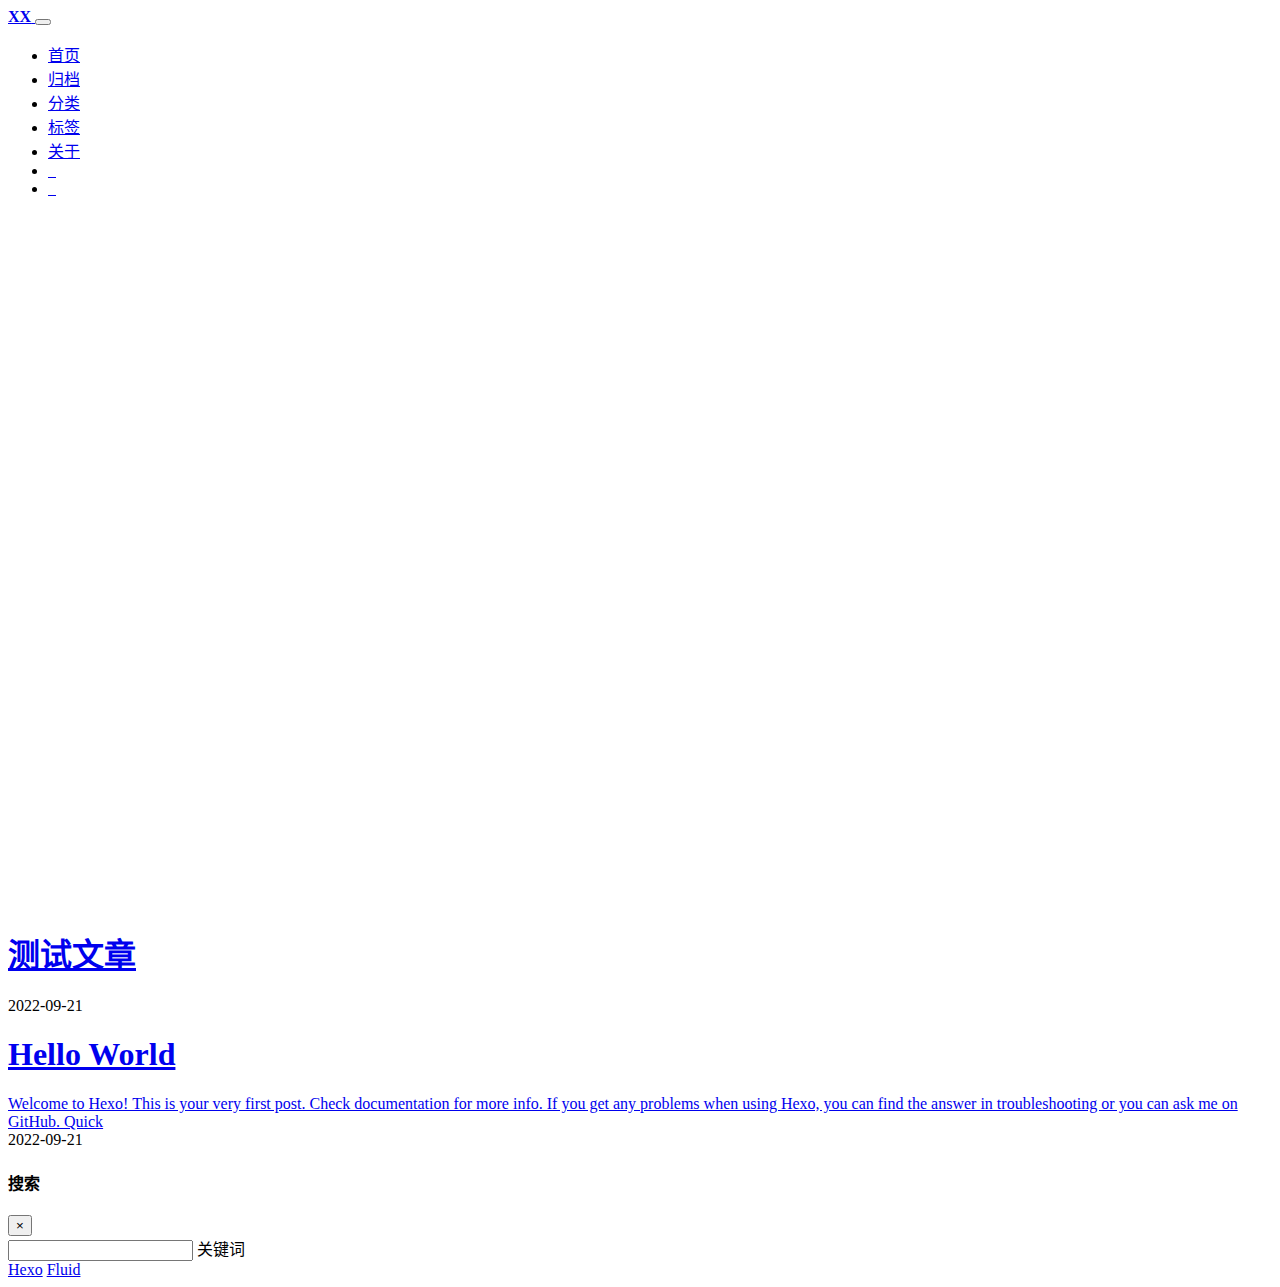
==== commit e8b56d55: "Site updated: 2022-09-23 17:34:53" ====
--- a/index.html
+++ b/index.html
@@ -1,13 +1,22 @@
+
+
 <!DOCTYPE html>
-<html>
+<html lang="zh-CN" data-default-color-scheme=auto>
+
+
+
 <head>
-  <meta charset="utf-8">
-  
-
-  
-  <title>XX</title>
-  <meta name="viewport" content="width=device-width, initial-scale=1, maximum-scale=1">
-  <meta name="description" content="XX的个人博客">
+  <meta charset="UTF-8">
+  <link rel="apple-touch-icon" sizes="76x76" href="/DreamOfRick.github.io/img/fluid.png">
+  <link rel="icon" href="/DreamOfRick.github.io/img/fluid.png">
+  <meta name="viewport" content="width=device-width, initial-scale=1.0, maximum-scale=5.0, shrink-to-fit=no">
+  <meta http-equiv="x-ua-compatible" content="ie=edge">
+  
+  <meta name="theme-color" content="#2f4154">
+  <meta name="author" content="DreamOfRick">
+  <meta name="keywords" content="">
+  
+    <meta name="description" content="XX的个人博客">
 <meta property="og:type" content="website">
 <meta property="og:title" content="XX">
 <meta property="og:url" content="https://dreamofrick.github.io/index.html">
@@ -15,225 +24,385 @@
 <meta property="og:description" content="XX的个人博客">
 <meta property="og:locale" content="zh_CN">
 <meta property="article:author" content="DreamOfRick">
-<meta name="twitter:card" content="summary">
-  
-    <link rel="alternate" href="/DreamOfRick.github.io/atom.xml" title="XX" type="application/atom+xml">
-  
-  
-    <link rel="icon" href="/favicon.png">
-  
-  
-    <link href="//fonts.googleapis.com/css?family=Source+Code+Pro" rel="stylesheet" type="text/css">
-  
-  
-<link rel="stylesheet" href="/DreamOfRick.github.io/css/style.css">
-
+<meta name="twitter:card" content="summary_large_image">
+  
+  
+  
+  <title>XX</title>
+
+  <link  rel="stylesheet" href="https://lib.baomitu.com/twitter-bootstrap/4.6.1/css/bootstrap.min.css" />
+
+
+
+
+
+<!-- 主题依赖的图标库，不要自行修改 -->
+<!-- Do not modify the link that theme dependent icons -->
+
+<link rel="stylesheet" href="//at.alicdn.com/t/font_1749284_hj8rtnfg7um.css">
+
+
+
+<link rel="stylesheet" href="//at.alicdn.com/t/font_1736178_lbnruvf0jn.css">
+
+
+<link  rel="stylesheet" href="/DreamOfRick.github.io/css/main.css" />
+
+
+  <link id="highlight-css" rel="stylesheet" href="/DreamOfRick.github.io/css/highlight.css" />
+  
+    <link id="highlight-css-dark" rel="stylesheet" href="/DreamOfRick.github.io/css/highlight-dark.css" />
+  
+
+
+
+
+  <script id="fluid-configs">
+    var Fluid = window.Fluid || {};
+    Fluid.ctx = Object.assign({}, Fluid.ctx)
+    var CONFIG = {"hostname":"dreamofrick.github.io","root":"/DreamOfRick.github.io/","version":"1.9.3","typing":{"enable":true,"typeSpeed":70,"cursorChar":"_","loop":false,"scope":[]},"anchorjs":{"enable":true,"element":"h1,h2,h3,h4,h5,h6","placement":"left","visible":"hover","icon":""},"progressbar":{"enable":true,"height_px":3,"color":"#29d","options":{"showSpinner":false,"trickleSpeed":100}},"code_language":{"enable":true,"default":"TEXT"},"copy_btn":true,"image_caption":{"enable":true},"image_zoom":{"enable":true,"img_url_replace":["",""]},"toc":{"enable":true,"placement":"right","headingSelector":"h1,h2,h3,h4,h5,h6","collapseDepth":0},"lazyload":{"enable":true,"loading_img":"/img/loading.gif","onlypost":false,"offset_factor":2},"web_analytics":{"enable":false,"follow_dnt":true,"baidu":null,"google":null,"gtag":null,"tencent":{"sid":null,"cid":null},"woyaola":null,"cnzz":null,"leancloud":{"app_id":null,"app_key":null,"server_url":null,"path":"window.location.pathname","ignore_local":false}},"search_path":"/DreamOfRick.github.io/local-search.xml"};
+
+    if (CONFIG.web_analytics.follow_dnt) {
+      var dntVal = navigator.doNotTrack || window.doNotTrack || navigator.msDoNotTrack;
+      Fluid.ctx.dnt = dntVal && (dntVal.startsWith('1') || dntVal.startsWith('yes') || dntVal.startsWith('on'));
+    }
+  </script>
+  <script  src="/DreamOfRick.github.io/js/utils.js" ></script>
+  <script  src="/DreamOfRick.github.io/js/color-schema.js" ></script>
+  
+
+
+  
 <meta name="generator" content="Hexo 5.4.2"></head>
 
+
 <body>
-  <div id="container">
-    <div id="wrap">
-      <header id="header">
-  <div id="banner"></div>
-  <div id="header-outer" class="outer">
-    <div id="header-title" class="inner">
-      <h1 id="logo-wrap">
-        <a href="/DreamOfRick.github.io/" id="logo">XX</a>
-      </h1>
-      
-    </div>
-    <div id="header-inner" class="inner">
-      <nav id="main-nav">
-        <a id="main-nav-toggle" class="nav-icon"></a>
-        
-          <a class="main-nav-link" href="/DreamOfRick.github.io/">Home</a>
-        
-          <a class="main-nav-link" href="/DreamOfRick.github.io/archives">Archives</a>
-        
-      </nav>
-      <nav id="sub-nav">
-        
-          <a id="nav-rss-link" class="nav-icon" href="/DreamOfRick.github.io/atom.xml" title="RSS Feed"></a>
-        
-        <a id="nav-search-btn" class="nav-icon" title="搜索"></a>
-      </nav>
-      <div id="search-form-wrap">
-        <form action="//google.com/search" method="get" accept-charset="UTF-8" class="search-form"><input type="search" name="q" class="search-form-input" placeholder="Search"><button type="submit" class="search-form-submit">&#xF002;</button><input type="hidden" name="sitesearch" value="https://dreamofrick.github.io"></form>
-      </div>
-    </div>
-  </div>
-</header>
-      <div class="outer">
-        <section id="main">
-  
-    <article id="post-测试文章" class="article article-type-post" itemscope itemprop="blogPost">
-  <div class="article-meta">
-    <a href="/DreamOfRick.github.io/2022/09/21/%E6%B5%8B%E8%AF%95%E6%96%87%E7%AB%A0/" class="article-date">
-  <time datetime="2022-09-21T07:01:32.000Z" itemprop="datePublished">2022-09-21</time>
-</a>
-    
-  </div>
-  <div class="article-inner">
-    
-    
-      <header class="article-header">
-        
-  
-    <h1 itemprop="name">
-      <a class="article-title" href="/DreamOfRick.github.io/2022/09/21/%E6%B5%8B%E8%AF%95%E6%96%87%E7%AB%A0/">测试文章</a>
-    </h1>
-  
-
-      </header>
-    
-    <div class="article-entry" itemprop="articleBody">
-      
-        <img src="/DreamOfRick.github.io/2022/09/21/%E6%B5%8B%E8%AF%95%E6%96%87%E7%AB%A0/test.png" class="" title="图片引用方法一">
-
-      
-    </div>
-    <footer class="article-footer">
-      <a data-url="https://dreamofrick.github.io/2022/09/21/%E6%B5%8B%E8%AF%95%E6%96%87%E7%AB%A0/" data-id="cl8ead4bz0002ksw45e37aysp" class="article-share-link">Share</a>
-      
-      
-    </footer>
-  </div>
-  
-</article>
-
-
-  
-    <article id="post-hello-world" class="article article-type-post" itemscope itemprop="blogPost">
-  <div class="article-meta">
-    <a href="/DreamOfRick.github.io/2022/09/21/hello-world/" class="article-date">
-  <time datetime="2022-09-21T05:57:37.456Z" itemprop="datePublished">2022-09-21</time>
-</a>
-    
-  </div>
-  <div class="article-inner">
-    
-    
-      <header class="article-header">
-        
-  
-    <h1 itemprop="name">
-      <a class="article-title" href="/DreamOfRick.github.io/2022/09/21/hello-world/">Hello World</a>
-    </h1>
-  
-
-      </header>
-    
-    <div class="article-entry" itemprop="articleBody">
-      
-        <p>Welcome to <a target="_blank" rel="noopener" href="https://hexo.io/">Hexo</a>! This is your very first post. Check <a target="_blank" rel="noopener" href="https://hexo.io/docs/">documentation</a> for more info. If you get any problems when using Hexo, you can find the answer in <a target="_blank" rel="noopener" href="https://hexo.io/docs/troubleshooting.html">troubleshooting</a> or you can ask me on <a target="_blank" rel="noopener" href="https://github.com/hexojs/hexo/issues">GitHub</a>.</p>
-<h2 id="Quick-Start"><a href="#Quick-Start" class="headerlink" title="Quick Start"></a>Quick Start</h2><h3 id="Create-a-new-post"><a href="#Create-a-new-post" class="headerlink" title="Create a new post"></a>Create a new post</h3><figure class="highlight bash"><table><tr><td class="gutter"><pre><span class="line">1</span><br></pre></td><td class="code"><pre><span class="line">$ hexo new <span class="string">&quot;My New Post&quot;</span></span><br></pre></td></tr></table></figure>
-
-<p>More info: <a target="_blank" rel="noopener" href="https://hexo.io/docs/writing.html">Writing</a></p>
-<h3 id="Run-server"><a href="#Run-server" class="headerlink" title="Run server"></a>Run server</h3><figure class="highlight bash"><table><tr><td class="gutter"><pre><span class="line">1</span><br></pre></td><td class="code"><pre><span class="line">$ hexo server</span><br></pre></td></tr></table></figure>
-
-<p>More info: <a target="_blank" rel="noopener" href="https://hexo.io/docs/server.html">Server</a></p>
-<h3 id="Generate-static-files"><a href="#Generate-static-files" class="headerlink" title="Generate static files"></a>Generate static files</h3><figure class="highlight bash"><table><tr><td class="gutter"><pre><span class="line">1</span><br></pre></td><td class="code"><pre><span class="line">$ hexo generate</span><br></pre></td></tr></table></figure>
-
-<p>More info: <a target="_blank" rel="noopener" href="https://hexo.io/docs/generating.html">Generating</a></p>
-<h3 id="Deploy-to-remote-sites"><a href="#Deploy-to-remote-sites" class="headerlink" title="Deploy to remote sites"></a>Deploy to remote sites</h3><figure class="highlight bash"><table><tr><td class="gutter"><pre><span class="line">1</span><br></pre></td><td class="code"><pre><span class="line">$ hexo deploy</span><br></pre></td></tr></table></figure>
-
-<p>More info: <a target="_blank" rel="noopener" href="https://hexo.io/docs/one-command-deployment.html">Deployment</a></p>
-
-      
-    </div>
-    <footer class="article-footer">
-      <a data-url="https://dreamofrick.github.io/2022/09/21/hello-world/" data-id="cl8ead4bx0001ksw419ib108j" class="article-share-link">Share</a>
-      
-      
-    </footer>
-  </div>
-  
-</article>
-
-
-  
-
-
-</section>
-        
-          <aside id="sidebar">
-  
-    
-
-  
-    
-
-  
-    
-  
-    
-  <div class="widget-wrap">
-    <h3 class="widget-title">归档</h3>
-    <div class="widget">
-      <ul class="archive-list"><li class="archive-list-item"><a class="archive-list-link" href="/DreamOfRick.github.io/archives/2022/09/">九月 2022</a></li></ul>
-    </div>
-  </div>
-
-
-  
-    
-  <div class="widget-wrap">
-    <h3 class="widget-title">最新文章</h3>
-    <div class="widget">
-      <ul>
-        
-          <li>
-            <a href="/DreamOfRick.github.io/2022/09/21/%E6%B5%8B%E8%AF%95%E6%96%87%E7%AB%A0/">测试文章</a>
+  
+
+  <header>
+    
+
+<div class="header-inner" style="height: 100vh;">
+  <nav id="navbar" class="navbar fixed-top  navbar-expand-lg navbar-dark scrolling-navbar">
+  <div class="container">
+    <a class="navbar-brand" href="/DreamOfRick.github.io/">
+      <strong>XX</strong>
+    </a>
+
+    <button id="navbar-toggler-btn" class="navbar-toggler" type="button" data-toggle="collapse"
+            data-target="#navbarSupportedContent"
+            aria-controls="navbarSupportedContent" aria-expanded="false" aria-label="Toggle navigation">
+      <div class="animated-icon"><span></span><span></span><span></span></div>
+    </button>
+
+    <!-- Collapsible content -->
+    <div class="collapse navbar-collapse" id="navbarSupportedContent">
+      <ul class="navbar-nav ml-auto text-center">
+        
+          
+          
+          
+          
+            <li class="nav-item">
+              <a class="nav-link" href="/DreamOfRick.github.io/">
+                <i class="iconfont icon-home-fill"></i>
+                首页
+              </a>
+            </li>
+          
+        
+          
+          
+          
+          
+            <li class="nav-item">
+              <a class="nav-link" href="/DreamOfRick.github.io/archives/">
+                <i class="iconfont icon-archive-fill"></i>
+                归档
+              </a>
+            </li>
+          
+        
+          
+          
+          
+          
+            <li class="nav-item">
+              <a class="nav-link" href="/DreamOfRick.github.io/categories/">
+                <i class="iconfont icon-category-fill"></i>
+                分类
+              </a>
+            </li>
+          
+        
+          
+          
+          
+          
+            <li class="nav-item">
+              <a class="nav-link" href="/DreamOfRick.github.io/tags/">
+                <i class="iconfont icon-tags-fill"></i>
+                标签
+              </a>
+            </li>
+          
+        
+          
+          
+          
+          
+            <li class="nav-item">
+              <a class="nav-link" href="/DreamOfRick.github.io/about/">
+                <i class="iconfont icon-user-fill"></i>
+                关于
+              </a>
+            </li>
+          
+        
+        
+          <li class="nav-item" id="search-btn">
+            <a class="nav-link" target="_self" href="javascript:;" data-toggle="modal" data-target="#modalSearch" aria-label="Search">
+              &nbsp;<i class="iconfont icon-search"></i>&nbsp;
+            </a>
           </li>
-        
-          <li>
-            <a href="/DreamOfRick.github.io/2022/09/21/hello-world/">Hello World</a>
+          
+        
+        
+          <li class="nav-item" id="color-toggle-btn">
+            <a class="nav-link" target="_self" href="javascript:;" aria-label="Color Toggle">&nbsp;<i
+                class="iconfont icon-dark" id="color-toggle-icon"></i>&nbsp;</a>
           </li>
         
       </ul>
     </div>
   </div>
-
-  
-</aside>
-        
-      </div>
-      <footer id="footer">
-  
-  <div class="outer">
-    <div id="footer-info" class="inner">
-      &copy; 2022 DreamOfRick<br>
-      Powered by <a href="http://hexo.io/" target="_blank">Hexo</a>
+</nav>
+
+  
+
+<div id="banner" class="banner" parallax=true
+     style="background: url('/DreamOfRick.github.io/img/default.png') no-repeat center center; background-size: cover;">
+  <div class="full-bg-img">
+    <div class="mask flex-center" style="background-color: rgba(0, 0, 0, 0.3)">
+      <div class="banner-text text-center fade-in-up">
+        <div class="h2">
+          
+            <span id="subtitle" data-typed-text="XX 个人博客"></span>
+          
+        </div>
+
+        
+      </div>
+
+      
+        <div class="scroll-down-bar">
+          <i class="iconfont icon-arrowdown"></i>
+        </div>
+      
     </div>
   </div>
-</footer>
+</div>
+
+</div>
+
+  </header>
+
+  <main>
+    
+      <div class="container nopadding-x-md">
+        <div id="board"
+          style="margin-top: 0">
+          
+          <div class="container">
+            <div class="row">
+              <div class="col-12 col-md-10 m-auto">
+                
+
+
+  <div class="row mx-auto index-card">
+    
+    
+    <article class="col-12 col-md-12 mx-auto index-info">
+      <h1 class="index-header">
+        
+        <a href="/DreamOfRick.github.io/2022/09/21/%E6%B5%8B%E8%AF%95%E6%96%87%E7%AB%A0/" target="_self">
+          测试文章
+        </a>
+      </h1>
+
+      
+      <a class="index-excerpt index-excerpt__noimg" href="/DreamOfRick.github.io/2022/09/21/%E6%B5%8B%E8%AF%95%E6%96%87%E7%AB%A0/" target="_self">
+        <div>
+          
+        </div>
+      </a>
+
+      <div class="index-btm post-metas">
+        
+          <div class="post-meta mr-3">
+            <i class="iconfont icon-date"></i>
+            <time datetime="2022-09-21 15:01" pubdate>
+              2022-09-21
+            </time>
+          </div>
+        
+        
+        
+      </div>
+    </article>
+  </div>
+
+  <div class="row mx-auto index-card">
+    
+    
+    <article class="col-12 col-md-12 mx-auto index-info">
+      <h1 class="index-header">
+        
+        <a href="/DreamOfRick.github.io/2022/09/21/hello-world/" target="_self">
+          Hello World
+        </a>
+      </h1>
+
+      
+      <a class="index-excerpt index-excerpt__noimg" href="/DreamOfRick.github.io/2022/09/21/hello-world/" target="_self">
+        <div>
+          Welcome to Hexo! This is your very first post. Check documentation for more info. If you get any problems when using Hexo, you can find the answer in troubleshooting or you can ask me on GitHub. Quick
+        </div>
+      </a>
+
+      <div class="index-btm post-metas">
+        
+          <div class="post-meta mr-3">
+            <i class="iconfont icon-date"></i>
+            <time datetime="2022-09-21 13:57" pubdate>
+              2022-09-21
+            </time>
+          </div>
+        
+        
+        
+      </div>
+    </article>
+  </div>
+
+
+
+
+
+              </div>
+            </div>
+          </div>
+        </div>
+      </div>
+    
+
+    
+      <a id="scroll-top-button" aria-label="TOP" href="#" role="button">
+        <i class="iconfont icon-arrowup" aria-hidden="true"></i>
+      </a>
+    
+
+    
+      <div class="modal fade" id="modalSearch" tabindex="-1" role="dialog" aria-labelledby="ModalLabel"
+     aria-hidden="true">
+  <div class="modal-dialog modal-dialog-scrollable modal-lg" role="document">
+    <div class="modal-content">
+      <div class="modal-header text-center">
+        <h4 class="modal-title w-100 font-weight-bold">搜索</h4>
+        <button type="button" id="local-search-close" class="close" data-dismiss="modal" aria-label="Close">
+          <span aria-hidden="true">&times;</span>
+        </button>
+      </div>
+      <div class="modal-body mx-3">
+        <div class="md-form mb-5">
+          <input type="text" id="local-search-input" class="form-control validate">
+          <label data-error="x" data-success="v" for="local-search-input">关键词</label>
+        </div>
+        <div class="list-group" id="local-search-result"></div>
+      </div>
     </div>
-    <nav id="mobile-nav">
-  
-    <a href="/DreamOfRick.github.io/" class="mobile-nav-link">Home</a>
-  
-    <a href="/DreamOfRick.github.io/archives" class="mobile-nav-link">Archives</a>
-  
-</nav>
-    
-
-<script src="//ajax.googleapis.com/ajax/libs/jquery/2.0.3/jquery.min.js"></script>
-
-
-  
-<link rel="stylesheet" href="/DreamOfRick.github.io/fancybox/jquery.fancybox.css">
-
-  
-<script src="/DreamOfRick.github.io/fancybox/jquery.fancybox.pack.js"></script>
-
-
-
-
-<script src="/DreamOfRick.github.io/js/script.js"></script>
-
-
-
-
   </div>
+</div>
+
+    
+
+    
+  </main>
+
+  <footer>
+    <div class="footer-inner">
+  
+    <div class="footer-content">
+       <a href="https://hexo.io" target="_blank" rel="nofollow noopener"><span>Hexo</span></a> <i class="iconfont icon-love"></i> <a href="https://github.com/fluid-dev/hexo-theme-fluid" target="_blank" rel="nofollow noopener"><span>Fluid</span></a> 
+    </div>
+  
+  
+  
+  
+</div>
+
+  </footer>
+
+  <!-- Scripts -->
+  
+  <script  src="https://lib.baomitu.com/nprogress/0.2.0/nprogress.min.js" ></script>
+  <link  rel="stylesheet" href="https://lib.baomitu.com/nprogress/0.2.0/nprogress.min.css" />
+
+  <script>
+    NProgress.configure({"showSpinner":false,"trickleSpeed":100})
+    NProgress.start()
+    window.addEventListener('load', function() {
+      NProgress.done();
+    })
+  </script>
+
+
+<script  src="https://lib.baomitu.com/jquery/3.6.0/jquery.min.js" ></script>
+<script  src="https://lib.baomitu.com/twitter-bootstrap/4.6.1/js/bootstrap.min.js" ></script>
+<script  src="/DreamOfRick.github.io/js/events.js" ></script>
+<script  src="/DreamOfRick.github.io/js/plugins.js" ></script>
+
+
+  <script  src="https://lib.baomitu.com/typed.js/2.0.12/typed.min.js" ></script>
+  <script>
+    (function (window, document) {
+      var typing = Fluid.plugins.typing;
+      var subtitle = document.getElementById('subtitle');
+      if (!subtitle || !typing) {
+        return;
+      }
+      var text = subtitle.getAttribute('data-typed-text');
+      
+        typing(text);
+      
+    })(window, document);
+  </script>
+
+
+
+
+  
+    <script  src="/DreamOfRick.github.io/js/img-lazyload.js" ></script>
+  
+
+
+
+
+  <script  src="/DreamOfRick.github.io/js/local-search.js" ></script>
+
+
+
+
+
+<!-- 主题的启动项，将它保持在最底部 -->
+<!-- the boot of the theme, keep it at the bottom -->
+<script  src="/DreamOfRick.github.io/js/boot.js" ></script>
+
+
+  
+
+  <noscript>
+    <div class="noscript-warning">博客在允许 JavaScript 运行的环境下浏览效果更佳</div>
+  </noscript>
 </body>
-</html>+</html>
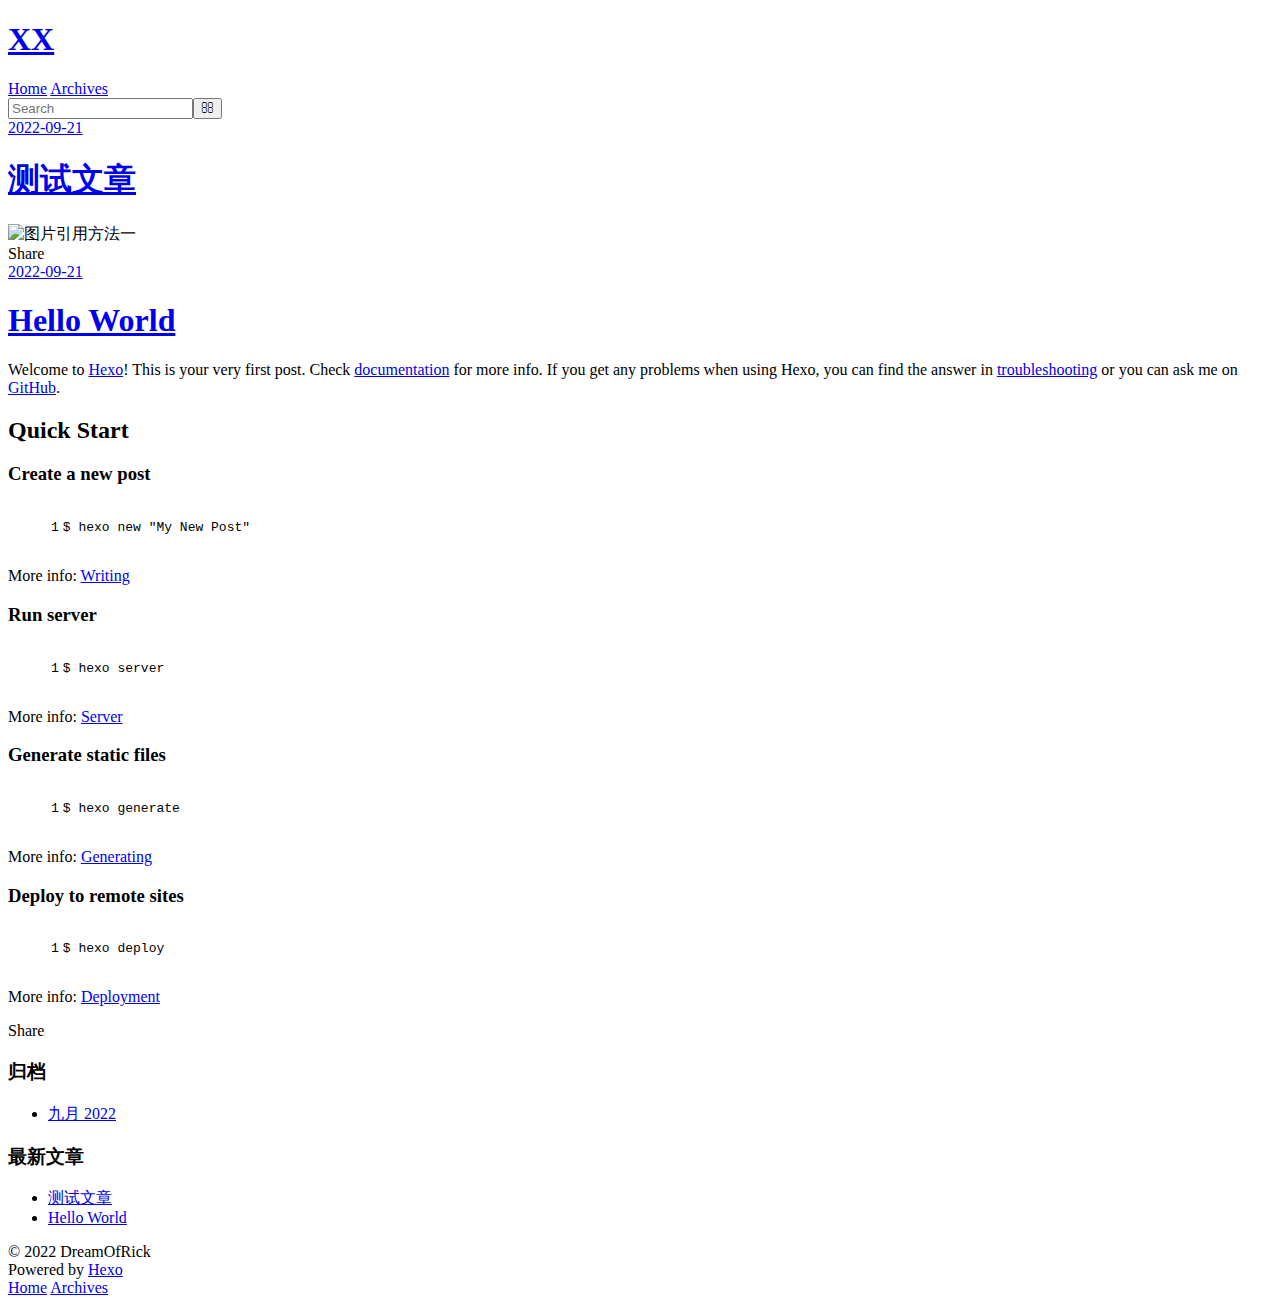
==== commit 6fc5f774: "Site updated: 2022-09-23 17:35:51" ====
--- a/index.html
+++ b/index.html
@@ -1,22 +1,13 @@
-
-
 <!DOCTYPE html>
-<html lang="zh-CN" data-default-color-scheme=auto>
-
-
-
+<html>
 <head>
-  <meta charset="UTF-8">
-  <link rel="apple-touch-icon" sizes="76x76" href="/DreamOfRick.github.io/img/fluid.png">
-  <link rel="icon" href="/DreamOfRick.github.io/img/fluid.png">
-  <meta name="viewport" content="width=device-width, initial-scale=1.0, maximum-scale=5.0, shrink-to-fit=no">
-  <meta http-equiv="x-ua-compatible" content="ie=edge">
-  
-  <meta name="theme-color" content="#2f4154">
-  <meta name="author" content="DreamOfRick">
-  <meta name="keywords" content="">
-  
-    <meta name="description" content="XX的个人博客">
+  <meta charset="utf-8">
+  
+
+  
+  <title>XX</title>
+  <meta name="viewport" content="width=device-width, initial-scale=1, maximum-scale=1">
+  <meta name="description" content="XX的个人博客">
 <meta property="og:type" content="website">
 <meta property="og:title" content="XX">
 <meta property="og:url" content="https://dreamofrick.github.io/index.html">
@@ -24,385 +15,225 @@
 <meta property="og:description" content="XX的个人博客">
 <meta property="og:locale" content="zh_CN">
 <meta property="article:author" content="DreamOfRick">
-<meta name="twitter:card" content="summary_large_image">
-  
-  
-  
-  <title>XX</title>
-
-  <link  rel="stylesheet" href="https://lib.baomitu.com/twitter-bootstrap/4.6.1/css/bootstrap.min.css" />
-
-
-
-
-
-<!-- 主题依赖的图标库，不要自行修改 -->
-<!-- Do not modify the link that theme dependent icons -->
-
-<link rel="stylesheet" href="//at.alicdn.com/t/font_1749284_hj8rtnfg7um.css">
-
-
-
-<link rel="stylesheet" href="//at.alicdn.com/t/font_1736178_lbnruvf0jn.css">
-
-
-<link  rel="stylesheet" href="/DreamOfRick.github.io/css/main.css" />
-
-
-  <link id="highlight-css" rel="stylesheet" href="/DreamOfRick.github.io/css/highlight.css" />
-  
-    <link id="highlight-css-dark" rel="stylesheet" href="/DreamOfRick.github.io/css/highlight-dark.css" />
-  
-
-
-
-
-  <script id="fluid-configs">
-    var Fluid = window.Fluid || {};
-    Fluid.ctx = Object.assign({}, Fluid.ctx)
-    var CONFIG = {"hostname":"dreamofrick.github.io","root":"/DreamOfRick.github.io/","version":"1.9.3","typing":{"enable":true,"typeSpeed":70,"cursorChar":"_","loop":false,"scope":[]},"anchorjs":{"enable":true,"element":"h1,h2,h3,h4,h5,h6","placement":"left","visible":"hover","icon":""},"progressbar":{"enable":true,"height_px":3,"color":"#29d","options":{"showSpinner":false,"trickleSpeed":100}},"code_language":{"enable":true,"default":"TEXT"},"copy_btn":true,"image_caption":{"enable":true},"image_zoom":{"enable":true,"img_url_replace":["",""]},"toc":{"enable":true,"placement":"right","headingSelector":"h1,h2,h3,h4,h5,h6","collapseDepth":0},"lazyload":{"enable":true,"loading_img":"/img/loading.gif","onlypost":false,"offset_factor":2},"web_analytics":{"enable":false,"follow_dnt":true,"baidu":null,"google":null,"gtag":null,"tencent":{"sid":null,"cid":null},"woyaola":null,"cnzz":null,"leancloud":{"app_id":null,"app_key":null,"server_url":null,"path":"window.location.pathname","ignore_local":false}},"search_path":"/DreamOfRick.github.io/local-search.xml"};
-
-    if (CONFIG.web_analytics.follow_dnt) {
-      var dntVal = navigator.doNotTrack || window.doNotTrack || navigator.msDoNotTrack;
-      Fluid.ctx.dnt = dntVal && (dntVal.startsWith('1') || dntVal.startsWith('yes') || dntVal.startsWith('on'));
-    }
-  </script>
-  <script  src="/DreamOfRick.github.io/js/utils.js" ></script>
-  <script  src="/DreamOfRick.github.io/js/color-schema.js" ></script>
-  
-
-
-  
+<meta name="twitter:card" content="summary">
+  
+    <link rel="alternate" href="/DreamOfRick.github.io/atom.xml" title="XX" type="application/atom+xml">
+  
+  
+    <link rel="icon" href="/favicon.png">
+  
+  
+    <link href="//fonts.googleapis.com/css?family=Source+Code+Pro" rel="stylesheet" type="text/css">
+  
+  
+<link rel="stylesheet" href="/DreamOfRick.github.io/css/style.css">
+
 <meta name="generator" content="Hexo 5.4.2"></head>
 
-
 <body>
-  
-
-  <header>
-    
-
-<div class="header-inner" style="height: 100vh;">
-  <nav id="navbar" class="navbar fixed-top  navbar-expand-lg navbar-dark scrolling-navbar">
-  <div class="container">
-    <a class="navbar-brand" href="/DreamOfRick.github.io/">
-      <strong>XX</strong>
-    </a>
-
-    <button id="navbar-toggler-btn" class="navbar-toggler" type="button" data-toggle="collapse"
-            data-target="#navbarSupportedContent"
-            aria-controls="navbarSupportedContent" aria-expanded="false" aria-label="Toggle navigation">
-      <div class="animated-icon"><span></span><span></span><span></span></div>
-    </button>
-
-    <!-- Collapsible content -->
-    <div class="collapse navbar-collapse" id="navbarSupportedContent">
-      <ul class="navbar-nav ml-auto text-center">
-        
-          
-          
-          
-          
-            <li class="nav-item">
-              <a class="nav-link" href="/DreamOfRick.github.io/">
-                <i class="iconfont icon-home-fill"></i>
-                首页
-              </a>
-            </li>
-          
-        
-          
-          
-          
-          
-            <li class="nav-item">
-              <a class="nav-link" href="/DreamOfRick.github.io/archives/">
-                <i class="iconfont icon-archive-fill"></i>
-                归档
-              </a>
-            </li>
-          
-        
-          
-          
-          
-          
-            <li class="nav-item">
-              <a class="nav-link" href="/DreamOfRick.github.io/categories/">
-                <i class="iconfont icon-category-fill"></i>
-                分类
-              </a>
-            </li>
-          
-        
-          
-          
-          
-          
-            <li class="nav-item">
-              <a class="nav-link" href="/DreamOfRick.github.io/tags/">
-                <i class="iconfont icon-tags-fill"></i>
-                标签
-              </a>
-            </li>
-          
-        
-          
-          
-          
-          
-            <li class="nav-item">
-              <a class="nav-link" href="/DreamOfRick.github.io/about/">
-                <i class="iconfont icon-user-fill"></i>
-                关于
-              </a>
-            </li>
-          
-        
-        
-          <li class="nav-item" id="search-btn">
-            <a class="nav-link" target="_self" href="javascript:;" data-toggle="modal" data-target="#modalSearch" aria-label="Search">
-              &nbsp;<i class="iconfont icon-search"></i>&nbsp;
-            </a>
+  <div id="container">
+    <div id="wrap">
+      <header id="header">
+  <div id="banner"></div>
+  <div id="header-outer" class="outer">
+    <div id="header-title" class="inner">
+      <h1 id="logo-wrap">
+        <a href="/DreamOfRick.github.io/" id="logo">XX</a>
+      </h1>
+      
+    </div>
+    <div id="header-inner" class="inner">
+      <nav id="main-nav">
+        <a id="main-nav-toggle" class="nav-icon"></a>
+        
+          <a class="main-nav-link" href="/DreamOfRick.github.io/">Home</a>
+        
+          <a class="main-nav-link" href="/DreamOfRick.github.io/archives">Archives</a>
+        
+      </nav>
+      <nav id="sub-nav">
+        
+          <a id="nav-rss-link" class="nav-icon" href="/DreamOfRick.github.io/atom.xml" title="RSS Feed"></a>
+        
+        <a id="nav-search-btn" class="nav-icon" title="搜索"></a>
+      </nav>
+      <div id="search-form-wrap">
+        <form action="//google.com/search" method="get" accept-charset="UTF-8" class="search-form"><input type="search" name="q" class="search-form-input" placeholder="Search"><button type="submit" class="search-form-submit">&#xF002;</button><input type="hidden" name="sitesearch" value="https://dreamofrick.github.io"></form>
+      </div>
+    </div>
+  </div>
+</header>
+      <div class="outer">
+        <section id="main">
+  
+    <article id="post-测试文章" class="article article-type-post" itemscope itemprop="blogPost">
+  <div class="article-meta">
+    <a href="/DreamOfRick.github.io/2022/09/21/%E6%B5%8B%E8%AF%95%E6%96%87%E7%AB%A0/" class="article-date">
+  <time datetime="2022-09-21T07:01:32.000Z" itemprop="datePublished">2022-09-21</time>
+</a>
+    
+  </div>
+  <div class="article-inner">
+    
+    
+      <header class="article-header">
+        
+  
+    <h1 itemprop="name">
+      <a class="article-title" href="/DreamOfRick.github.io/2022/09/21/%E6%B5%8B%E8%AF%95%E6%96%87%E7%AB%A0/">测试文章</a>
+    </h1>
+  
+
+      </header>
+    
+    <div class="article-entry" itemprop="articleBody">
+      
+        <img src="/DreamOfRick.github.io/2022/09/21/%E6%B5%8B%E8%AF%95%E6%96%87%E7%AB%A0/test.png" class="" title="图片引用方法一">
+
+      
+    </div>
+    <footer class="article-footer">
+      <a data-url="https://dreamofrick.github.io/2022/09/21/%E6%B5%8B%E8%AF%95%E6%96%87%E7%AB%A0/" data-id="cl8eafiw1000188w48wq0gmca" class="article-share-link">Share</a>
+      
+      
+    </footer>
+  </div>
+  
+</article>
+
+
+  
+    <article id="post-hello-world" class="article article-type-post" itemscope itemprop="blogPost">
+  <div class="article-meta">
+    <a href="/DreamOfRick.github.io/2022/09/21/hello-world/" class="article-date">
+  <time datetime="2022-09-21T05:57:37.456Z" itemprop="datePublished">2022-09-21</time>
+</a>
+    
+  </div>
+  <div class="article-inner">
+    
+    
+      <header class="article-header">
+        
+  
+    <h1 itemprop="name">
+      <a class="article-title" href="/DreamOfRick.github.io/2022/09/21/hello-world/">Hello World</a>
+    </h1>
+  
+
+      </header>
+    
+    <div class="article-entry" itemprop="articleBody">
+      
+        <p>Welcome to <a target="_blank" rel="noopener" href="https://hexo.io/">Hexo</a>! This is your very first post. Check <a target="_blank" rel="noopener" href="https://hexo.io/docs/">documentation</a> for more info. If you get any problems when using Hexo, you can find the answer in <a target="_blank" rel="noopener" href="https://hexo.io/docs/troubleshooting.html">troubleshooting</a> or you can ask me on <a target="_blank" rel="noopener" href="https://github.com/hexojs/hexo/issues">GitHub</a>.</p>
+<h2 id="Quick-Start"><a href="#Quick-Start" class="headerlink" title="Quick Start"></a>Quick Start</h2><h3 id="Create-a-new-post"><a href="#Create-a-new-post" class="headerlink" title="Create a new post"></a>Create a new post</h3><figure class="highlight bash"><table><tr><td class="gutter"><pre><span class="line">1</span><br></pre></td><td class="code"><pre><span class="line">$ hexo new <span class="string">&quot;My New Post&quot;</span></span><br></pre></td></tr></table></figure>
+
+<p>More info: <a target="_blank" rel="noopener" href="https://hexo.io/docs/writing.html">Writing</a></p>
+<h3 id="Run-server"><a href="#Run-server" class="headerlink" title="Run server"></a>Run server</h3><figure class="highlight bash"><table><tr><td class="gutter"><pre><span class="line">1</span><br></pre></td><td class="code"><pre><span class="line">$ hexo server</span><br></pre></td></tr></table></figure>
+
+<p>More info: <a target="_blank" rel="noopener" href="https://hexo.io/docs/server.html">Server</a></p>
+<h3 id="Generate-static-files"><a href="#Generate-static-files" class="headerlink" title="Generate static files"></a>Generate static files</h3><figure class="highlight bash"><table><tr><td class="gutter"><pre><span class="line">1</span><br></pre></td><td class="code"><pre><span class="line">$ hexo generate</span><br></pre></td></tr></table></figure>
+
+<p>More info: <a target="_blank" rel="noopener" href="https://hexo.io/docs/generating.html">Generating</a></p>
+<h3 id="Deploy-to-remote-sites"><a href="#Deploy-to-remote-sites" class="headerlink" title="Deploy to remote sites"></a>Deploy to remote sites</h3><figure class="highlight bash"><table><tr><td class="gutter"><pre><span class="line">1</span><br></pre></td><td class="code"><pre><span class="line">$ hexo deploy</span><br></pre></td></tr></table></figure>
+
+<p>More info: <a target="_blank" rel="noopener" href="https://hexo.io/docs/one-command-deployment.html">Deployment</a></p>
+
+      
+    </div>
+    <footer class="article-footer">
+      <a data-url="https://dreamofrick.github.io/2022/09/21/hello-world/" data-id="cl8eafiw3000288w46iqg307z" class="article-share-link">Share</a>
+      
+      
+    </footer>
+  </div>
+  
+</article>
+
+
+  
+
+
+</section>
+        
+          <aside id="sidebar">
+  
+    
+
+  
+    
+
+  
+    
+  
+    
+  <div class="widget-wrap">
+    <h3 class="widget-title">归档</h3>
+    <div class="widget">
+      <ul class="archive-list"><li class="archive-list-item"><a class="archive-list-link" href="/DreamOfRick.github.io/archives/2022/09/">九月 2022</a></li></ul>
+    </div>
+  </div>
+
+
+  
+    
+  <div class="widget-wrap">
+    <h3 class="widget-title">最新文章</h3>
+    <div class="widget">
+      <ul>
+        
+          <li>
+            <a href="/DreamOfRick.github.io/2022/09/21/%E6%B5%8B%E8%AF%95%E6%96%87%E7%AB%A0/">测试文章</a>
           </li>
-          
-        
-        
-          <li class="nav-item" id="color-toggle-btn">
-            <a class="nav-link" target="_self" href="javascript:;" aria-label="Color Toggle">&nbsp;<i
-                class="iconfont icon-dark" id="color-toggle-icon"></i>&nbsp;</a>
+        
+          <li>
+            <a href="/DreamOfRick.github.io/2022/09/21/hello-world/">Hello World</a>
           </li>
         
       </ul>
     </div>
   </div>
+
+  
+</aside>
+        
+      </div>
+      <footer id="footer">
+  
+  <div class="outer">
+    <div id="footer-info" class="inner">
+      &copy; 2022 DreamOfRick<br>
+      Powered by <a href="http://hexo.io/" target="_blank">Hexo</a>
+    </div>
+  </div>
+</footer>
+    </div>
+    <nav id="mobile-nav">
+  
+    <a href="/DreamOfRick.github.io/" class="mobile-nav-link">Home</a>
+  
+    <a href="/DreamOfRick.github.io/archives" class="mobile-nav-link">Archives</a>
+  
 </nav>
-
-  
-
-<div id="banner" class="banner" parallax=true
-     style="background: url('/DreamOfRick.github.io/img/default.png') no-repeat center center; background-size: cover;">
-  <div class="full-bg-img">
-    <div class="mask flex-center" style="background-color: rgba(0, 0, 0, 0.3)">
-      <div class="banner-text text-center fade-in-up">
-        <div class="h2">
-          
-            <span id="subtitle" data-typed-text="XX 个人博客"></span>
-          
-        </div>
-
-        
-      </div>
-
-      
-        <div class="scroll-down-bar">
-          <i class="iconfont icon-arrowdown"></i>
-        </div>
-      
-    </div>
-  </div>
-</div>
-
-</div>
-
-  </header>
-
-  <main>
-    
-      <div class="container nopadding-x-md">
-        <div id="board"
-          style="margin-top: 0">
-          
-          <div class="container">
-            <div class="row">
-              <div class="col-12 col-md-10 m-auto">
-                
-
-
-  <div class="row mx-auto index-card">
-    
-    
-    <article class="col-12 col-md-12 mx-auto index-info">
-      <h1 class="index-header">
-        
-        <a href="/DreamOfRick.github.io/2022/09/21/%E6%B5%8B%E8%AF%95%E6%96%87%E7%AB%A0/" target="_self">
-          测试文章
-        </a>
-      </h1>
-
-      
-      <a class="index-excerpt index-excerpt__noimg" href="/DreamOfRick.github.io/2022/09/21/%E6%B5%8B%E8%AF%95%E6%96%87%E7%AB%A0/" target="_self">
-        <div>
-          
-        </div>
-      </a>
-
-      <div class="index-btm post-metas">
-        
-          <div class="post-meta mr-3">
-            <i class="iconfont icon-date"></i>
-            <time datetime="2022-09-21 15:01" pubdate>
-              2022-09-21
-            </time>
-          </div>
-        
-        
-        
-      </div>
-    </article>
-  </div>
-
-  <div class="row mx-auto index-card">
-    
-    
-    <article class="col-12 col-md-12 mx-auto index-info">
-      <h1 class="index-header">
-        
-        <a href="/DreamOfRick.github.io/2022/09/21/hello-world/" target="_self">
-          Hello World
-        </a>
-      </h1>
-
-      
-      <a class="index-excerpt index-excerpt__noimg" href="/DreamOfRick.github.io/2022/09/21/hello-world/" target="_self">
-        <div>
-          Welcome to Hexo! This is your very first post. Check documentation for more info. If you get any problems when using Hexo, you can find the answer in troubleshooting or you can ask me on GitHub. Quick
-        </div>
-      </a>
-
-      <div class="index-btm post-metas">
-        
-          <div class="post-meta mr-3">
-            <i class="iconfont icon-date"></i>
-            <time datetime="2022-09-21 13:57" pubdate>
-              2022-09-21
-            </time>
-          </div>
-        
-        
-        
-      </div>
-    </article>
-  </div>
-
-
-
-
-
-              </div>
-            </div>
-          </div>
-        </div>
-      </div>
-    
-
-    
-      <a id="scroll-top-button" aria-label="TOP" href="#" role="button">
-        <i class="iconfont icon-arrowup" aria-hidden="true"></i>
-      </a>
-    
-
-    
-      <div class="modal fade" id="modalSearch" tabindex="-1" role="dialog" aria-labelledby="ModalLabel"
-     aria-hidden="true">
-  <div class="modal-dialog modal-dialog-scrollable modal-lg" role="document">
-    <div class="modal-content">
-      <div class="modal-header text-center">
-        <h4 class="modal-title w-100 font-weight-bold">搜索</h4>
-        <button type="button" id="local-search-close" class="close" data-dismiss="modal" aria-label="Close">
-          <span aria-hidden="true">&times;</span>
-        </button>
-      </div>
-      <div class="modal-body mx-3">
-        <div class="md-form mb-5">
-          <input type="text" id="local-search-input" class="form-control validate">
-          <label data-error="x" data-success="v" for="local-search-input">关键词</label>
-        </div>
-        <div class="list-group" id="local-search-result"></div>
-      </div>
-    </div>
-  </div>
-</div>
-
-    
-
-    
-  </main>
-
-  <footer>
-    <div class="footer-inner">
-  
-    <div class="footer-content">
-       <a href="https://hexo.io" target="_blank" rel="nofollow noopener"><span>Hexo</span></a> <i class="iconfont icon-love"></i> <a href="https://github.com/fluid-dev/hexo-theme-fluid" target="_blank" rel="nofollow noopener"><span>Fluid</span></a> 
-    </div>
-  
-  
-  
-  
-</div>
-
-  </footer>
-
-  <!-- Scripts -->
-  
-  <script  src="https://lib.baomitu.com/nprogress/0.2.0/nprogress.min.js" ></script>
-  <link  rel="stylesheet" href="https://lib.baomitu.com/nprogress/0.2.0/nprogress.min.css" />
-
-  <script>
-    NProgress.configure({"showSpinner":false,"trickleSpeed":100})
-    NProgress.start()
-    window.addEventListener('load', function() {
-      NProgress.done();
-    })
-  </script>
-
-
-<script  src="https://lib.baomitu.com/jquery/3.6.0/jquery.min.js" ></script>
-<script  src="https://lib.baomitu.com/twitter-bootstrap/4.6.1/js/bootstrap.min.js" ></script>
-<script  src="/DreamOfRick.github.io/js/events.js" ></script>
-<script  src="/DreamOfRick.github.io/js/plugins.js" ></script>
-
-
-  <script  src="https://lib.baomitu.com/typed.js/2.0.12/typed.min.js" ></script>
-  <script>
-    (function (window, document) {
-      var typing = Fluid.plugins.typing;
-      var subtitle = document.getElementById('subtitle');
-      if (!subtitle || !typing) {
-        return;
-      }
-      var text = subtitle.getAttribute('data-typed-text');
-      
-        typing(text);
-      
-    })(window, document);
-  </script>
-
-
-
-
-  
-    <script  src="/DreamOfRick.github.io/js/img-lazyload.js" ></script>
-  
-
-
-
-
-  <script  src="/DreamOfRick.github.io/js/local-search.js" ></script>
-
-
-
-
-
-<!-- 主题的启动项，将它保持在最底部 -->
-<!-- the boot of the theme, keep it at the bottom -->
-<script  src="/DreamOfRick.github.io/js/boot.js" ></script>
-
-
-  
-
-  <noscript>
-    <div class="noscript-warning">博客在允许 JavaScript 运行的环境下浏览效果更佳</div>
-  </noscript>
+    
+
+<script src="//ajax.googleapis.com/ajax/libs/jquery/2.0.3/jquery.min.js"></script>
+
+
+  
+<link rel="stylesheet" href="/DreamOfRick.github.io/fancybox/jquery.fancybox.css">
+
+  
+<script src="/DreamOfRick.github.io/fancybox/jquery.fancybox.pack.js"></script>
+
+
+
+
+<script src="/DreamOfRick.github.io/js/script.js"></script>
+
+
+
+
+  </div>
 </body>
-</html>
+</html>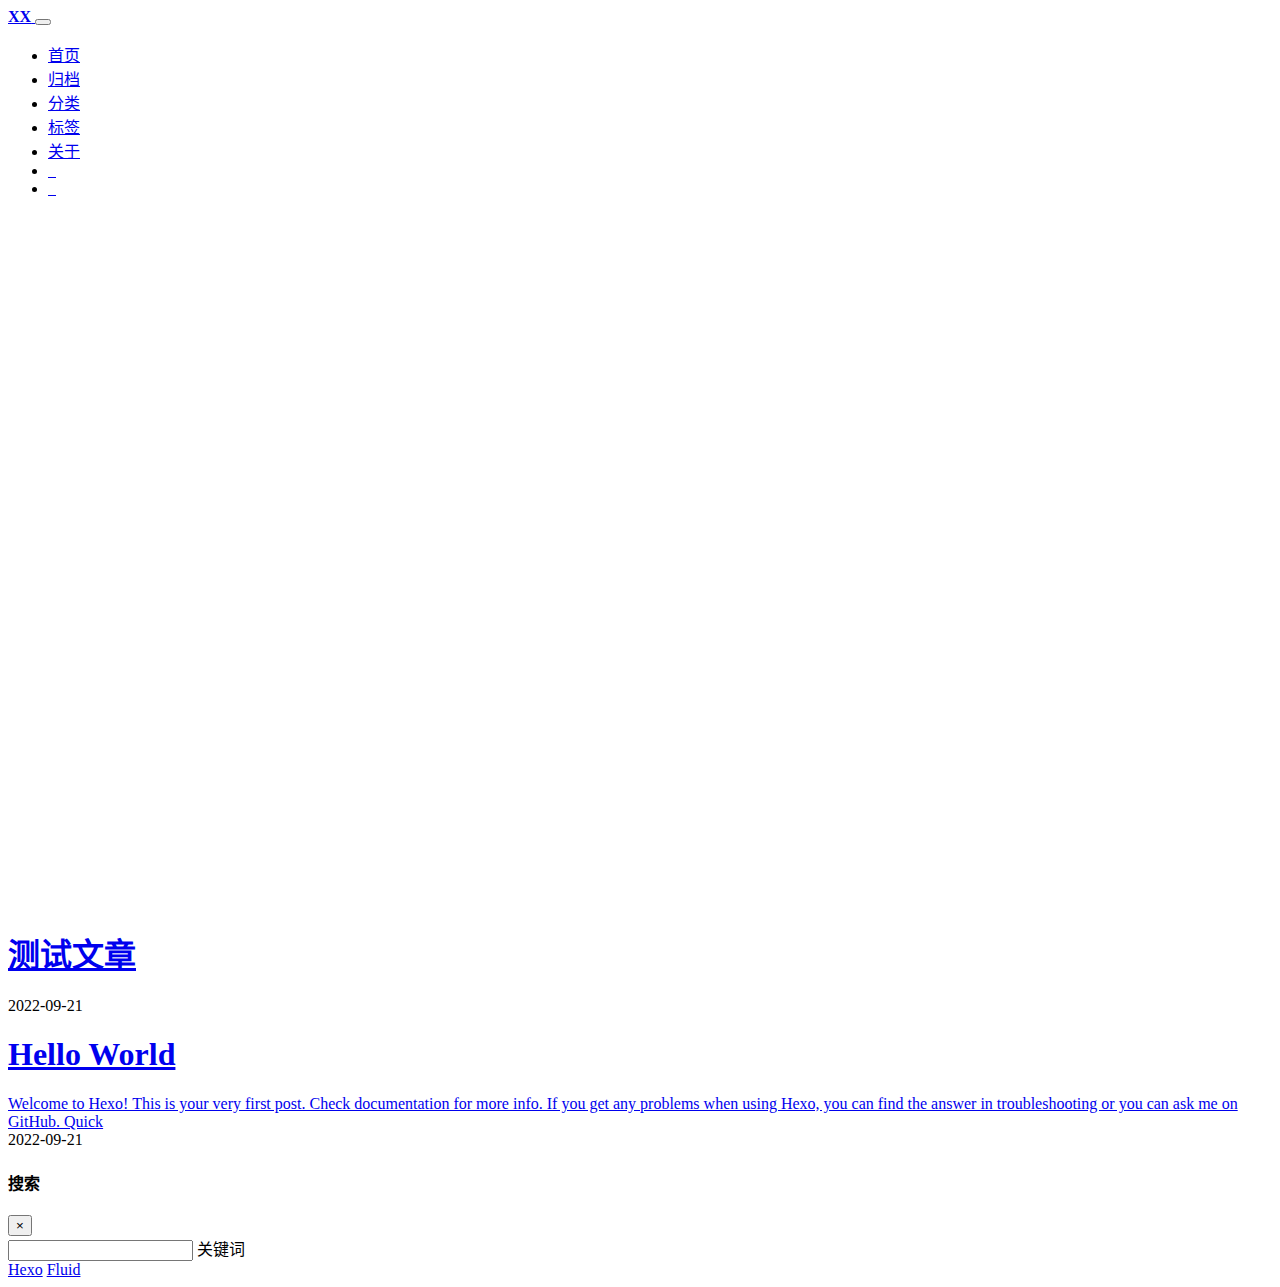
==== commit e0198851: "Site updated: 2022-09-23 17:39:17" ====
--- a/index.html
+++ b/index.html
@@ -1,13 +1,22 @@
+
+
 <!DOCTYPE html>
-<html>
+<html lang="zh-CN" data-default-color-scheme=auto>
+
+
+
 <head>
-  <meta charset="utf-8">
-  
-
-  
-  <title>XX</title>
-  <meta name="viewport" content="width=device-width, initial-scale=1, maximum-scale=1">
-  <meta name="description" content="XX的个人博客">
+  <meta charset="UTF-8">
+  <link rel="apple-touch-icon" sizes="76x76" href="/DreamOfRick.github.io/img/fluid.png">
+  <link rel="icon" href="/DreamOfRick.github.io/img/fluid.png">
+  <meta name="viewport" content="width=device-width, initial-scale=1.0, maximum-scale=5.0, shrink-to-fit=no">
+  <meta http-equiv="x-ua-compatible" content="ie=edge">
+  
+  <meta name="theme-color" content="#2f4154">
+  <meta name="author" content="DreamOfRick">
+  <meta name="keywords" content="">
+  
+    <meta name="description" content="XX的个人博客">
 <meta property="og:type" content="website">
 <meta property="og:title" content="XX">
 <meta property="og:url" content="https://dreamofrick.github.io/index.html">
@@ -15,225 +24,385 @@
 <meta property="og:description" content="XX的个人博客">
 <meta property="og:locale" content="zh_CN">
 <meta property="article:author" content="DreamOfRick">
-<meta name="twitter:card" content="summary">
-  
-    <link rel="alternate" href="/DreamOfRick.github.io/atom.xml" title="XX" type="application/atom+xml">
-  
-  
-    <link rel="icon" href="/favicon.png">
-  
-  
-    <link href="//fonts.googleapis.com/css?family=Source+Code+Pro" rel="stylesheet" type="text/css">
-  
-  
-<link rel="stylesheet" href="/DreamOfRick.github.io/css/style.css">
-
+<meta name="twitter:card" content="summary_large_image">
+  
+  
+  
+  <title>XX</title>
+
+  <link  rel="stylesheet" href="https://lib.baomitu.com/twitter-bootstrap/4.6.1/css/bootstrap.min.css" />
+
+
+
+
+
+<!-- 主题依赖的图标库，不要自行修改 -->
+<!-- Do not modify the link that theme dependent icons -->
+
+<link rel="stylesheet" href="//at.alicdn.com/t/font_1749284_hj8rtnfg7um.css">
+
+
+
+<link rel="stylesheet" href="//at.alicdn.com/t/font_1736178_lbnruvf0jn.css">
+
+
+<link  rel="stylesheet" href="/DreamOfRick.github.io/css/main.css" />
+
+
+  <link id="highlight-css" rel="stylesheet" href="/DreamOfRick.github.io/css/highlight.css" />
+  
+    <link id="highlight-css-dark" rel="stylesheet" href="/DreamOfRick.github.io/css/highlight-dark.css" />
+  
+
+
+
+
+  <script id="fluid-configs">
+    var Fluid = window.Fluid || {};
+    Fluid.ctx = Object.assign({}, Fluid.ctx)
+    var CONFIG = {"hostname":"dreamofrick.github.io","root":"/DreamOfRick.github.io/","version":"1.9.3","typing":{"enable":true,"typeSpeed":70,"cursorChar":"_","loop":false,"scope":[]},"anchorjs":{"enable":true,"element":"h1,h2,h3,h4,h5,h6","placement":"left","visible":"hover","icon":""},"progressbar":{"enable":true,"height_px":3,"color":"#29d","options":{"showSpinner":false,"trickleSpeed":100}},"code_language":{"enable":true,"default":"TEXT"},"copy_btn":true,"image_caption":{"enable":true},"image_zoom":{"enable":true,"img_url_replace":["",""]},"toc":{"enable":true,"placement":"right","headingSelector":"h1,h2,h3,h4,h5,h6","collapseDepth":0},"lazyload":{"enable":true,"loading_img":"/img/loading.gif","onlypost":false,"offset_factor":2},"web_analytics":{"enable":false,"follow_dnt":true,"baidu":null,"google":null,"gtag":null,"tencent":{"sid":null,"cid":null},"woyaola":null,"cnzz":null,"leancloud":{"app_id":null,"app_key":null,"server_url":null,"path":"window.location.pathname","ignore_local":false}},"search_path":"/DreamOfRick.github.io/local-search.xml"};
+
+    if (CONFIG.web_analytics.follow_dnt) {
+      var dntVal = navigator.doNotTrack || window.doNotTrack || navigator.msDoNotTrack;
+      Fluid.ctx.dnt = dntVal && (dntVal.startsWith('1') || dntVal.startsWith('yes') || dntVal.startsWith('on'));
+    }
+  </script>
+  <script  src="/DreamOfRick.github.io/js/utils.js" ></script>
+  <script  src="/DreamOfRick.github.io/js/color-schema.js" ></script>
+  
+
+
+  
 <meta name="generator" content="Hexo 5.4.2"></head>
 
+
 <body>
-  <div id="container">
-    <div id="wrap">
-      <header id="header">
-  <div id="banner"></div>
-  <div id="header-outer" class="outer">
-    <div id="header-title" class="inner">
-      <h1 id="logo-wrap">
-        <a href="/DreamOfRick.github.io/" id="logo">XX</a>
-      </h1>
-      
-    </div>
-    <div id="header-inner" class="inner">
-      <nav id="main-nav">
-        <a id="main-nav-toggle" class="nav-icon"></a>
-        
-          <a class="main-nav-link" href="/DreamOfRick.github.io/">Home</a>
-        
-          <a class="main-nav-link" href="/DreamOfRick.github.io/archives">Archives</a>
-        
-      </nav>
-      <nav id="sub-nav">
-        
-          <a id="nav-rss-link" class="nav-icon" href="/DreamOfRick.github.io/atom.xml" title="RSS Feed"></a>
-        
-        <a id="nav-search-btn" class="nav-icon" title="搜索"></a>
-      </nav>
-      <div id="search-form-wrap">
-        <form action="//google.com/search" method="get" accept-charset="UTF-8" class="search-form"><input type="search" name="q" class="search-form-input" placeholder="Search"><button type="submit" class="search-form-submit">&#xF002;</button><input type="hidden" name="sitesearch" value="https://dreamofrick.github.io"></form>
-      </div>
-    </div>
-  </div>
-</header>
-      <div class="outer">
-        <section id="main">
-  
-    <article id="post-测试文章" class="article article-type-post" itemscope itemprop="blogPost">
-  <div class="article-meta">
-    <a href="/DreamOfRick.github.io/2022/09/21/%E6%B5%8B%E8%AF%95%E6%96%87%E7%AB%A0/" class="article-date">
-  <time datetime="2022-09-21T07:01:32.000Z" itemprop="datePublished">2022-09-21</time>
-</a>
-    
-  </div>
-  <div class="article-inner">
-    
-    
-      <header class="article-header">
-        
-  
-    <h1 itemprop="name">
-      <a class="article-title" href="/DreamOfRick.github.io/2022/09/21/%E6%B5%8B%E8%AF%95%E6%96%87%E7%AB%A0/">测试文章</a>
-    </h1>
-  
-
-      </header>
-    
-    <div class="article-entry" itemprop="articleBody">
-      
-        <img src="/DreamOfRick.github.io/2022/09/21/%E6%B5%8B%E8%AF%95%E6%96%87%E7%AB%A0/test.png" class="" title="图片引用方法一">
-
-      
-    </div>
-    <footer class="article-footer">
-      <a data-url="https://dreamofrick.github.io/2022/09/21/%E6%B5%8B%E8%AF%95%E6%96%87%E7%AB%A0/" data-id="cl8eafiw1000188w48wq0gmca" class="article-share-link">Share</a>
-      
-      
-    </footer>
-  </div>
-  
-</article>
-
-
-  
-    <article id="post-hello-world" class="article article-type-post" itemscope itemprop="blogPost">
-  <div class="article-meta">
-    <a href="/DreamOfRick.github.io/2022/09/21/hello-world/" class="article-date">
-  <time datetime="2022-09-21T05:57:37.456Z" itemprop="datePublished">2022-09-21</time>
-</a>
-    
-  </div>
-  <div class="article-inner">
-    
-    
-      <header class="article-header">
-        
-  
-    <h1 itemprop="name">
-      <a class="article-title" href="/DreamOfRick.github.io/2022/09/21/hello-world/">Hello World</a>
-    </h1>
-  
-
-      </header>
-    
-    <div class="article-entry" itemprop="articleBody">
-      
-        <p>Welcome to <a target="_blank" rel="noopener" href="https://hexo.io/">Hexo</a>! This is your very first post. Check <a target="_blank" rel="noopener" href="https://hexo.io/docs/">documentation</a> for more info. If you get any problems when using Hexo, you can find the answer in <a target="_blank" rel="noopener" href="https://hexo.io/docs/troubleshooting.html">troubleshooting</a> or you can ask me on <a target="_blank" rel="noopener" href="https://github.com/hexojs/hexo/issues">GitHub</a>.</p>
-<h2 id="Quick-Start"><a href="#Quick-Start" class="headerlink" title="Quick Start"></a>Quick Start</h2><h3 id="Create-a-new-post"><a href="#Create-a-new-post" class="headerlink" title="Create a new post"></a>Create a new post</h3><figure class="highlight bash"><table><tr><td class="gutter"><pre><span class="line">1</span><br></pre></td><td class="code"><pre><span class="line">$ hexo new <span class="string">&quot;My New Post&quot;</span></span><br></pre></td></tr></table></figure>
-
-<p>More info: <a target="_blank" rel="noopener" href="https://hexo.io/docs/writing.html">Writing</a></p>
-<h3 id="Run-server"><a href="#Run-server" class="headerlink" title="Run server"></a>Run server</h3><figure class="highlight bash"><table><tr><td class="gutter"><pre><span class="line">1</span><br></pre></td><td class="code"><pre><span class="line">$ hexo server</span><br></pre></td></tr></table></figure>
-
-<p>More info: <a target="_blank" rel="noopener" href="https://hexo.io/docs/server.html">Server</a></p>
-<h3 id="Generate-static-files"><a href="#Generate-static-files" class="headerlink" title="Generate static files"></a>Generate static files</h3><figure class="highlight bash"><table><tr><td class="gutter"><pre><span class="line">1</span><br></pre></td><td class="code"><pre><span class="line">$ hexo generate</span><br></pre></td></tr></table></figure>
-
-<p>More info: <a target="_blank" rel="noopener" href="https://hexo.io/docs/generating.html">Generating</a></p>
-<h3 id="Deploy-to-remote-sites"><a href="#Deploy-to-remote-sites" class="headerlink" title="Deploy to remote sites"></a>Deploy to remote sites</h3><figure class="highlight bash"><table><tr><td class="gutter"><pre><span class="line">1</span><br></pre></td><td class="code"><pre><span class="line">$ hexo deploy</span><br></pre></td></tr></table></figure>
-
-<p>More info: <a target="_blank" rel="noopener" href="https://hexo.io/docs/one-command-deployment.html">Deployment</a></p>
-
-      
-    </div>
-    <footer class="article-footer">
-      <a data-url="https://dreamofrick.github.io/2022/09/21/hello-world/" data-id="cl8eafiw3000288w46iqg307z" class="article-share-link">Share</a>
-      
-      
-    </footer>
-  </div>
-  
-</article>
-
-
-  
-
-
-</section>
-        
-          <aside id="sidebar">
-  
-    
-
-  
-    
-
-  
-    
-  
-    
-  <div class="widget-wrap">
-    <h3 class="widget-title">归档</h3>
-    <div class="widget">
-      <ul class="archive-list"><li class="archive-list-item"><a class="archive-list-link" href="/DreamOfRick.github.io/archives/2022/09/">九月 2022</a></li></ul>
-    </div>
-  </div>
-
-
-  
-    
-  <div class="widget-wrap">
-    <h3 class="widget-title">最新文章</h3>
-    <div class="widget">
-      <ul>
-        
-          <li>
-            <a href="/DreamOfRick.github.io/2022/09/21/%E6%B5%8B%E8%AF%95%E6%96%87%E7%AB%A0/">测试文章</a>
+  
+
+  <header>
+    
+
+<div class="header-inner" style="height: 100vh;">
+  <nav id="navbar" class="navbar fixed-top  navbar-expand-lg navbar-dark scrolling-navbar">
+  <div class="container">
+    <a class="navbar-brand" href="/DreamOfRick.github.io/">
+      <strong>XX</strong>
+    </a>
+
+    <button id="navbar-toggler-btn" class="navbar-toggler" type="button" data-toggle="collapse"
+            data-target="#navbarSupportedContent"
+            aria-controls="navbarSupportedContent" aria-expanded="false" aria-label="Toggle navigation">
+      <div class="animated-icon"><span></span><span></span><span></span></div>
+    </button>
+
+    <!-- Collapsible content -->
+    <div class="collapse navbar-collapse" id="navbarSupportedContent">
+      <ul class="navbar-nav ml-auto text-center">
+        
+          
+          
+          
+          
+            <li class="nav-item">
+              <a class="nav-link" href="/DreamOfRick.github.io/">
+                <i class="iconfont icon-home-fill"></i>
+                首页
+              </a>
+            </li>
+          
+        
+          
+          
+          
+          
+            <li class="nav-item">
+              <a class="nav-link" href="/DreamOfRick.github.io/archives/">
+                <i class="iconfont icon-archive-fill"></i>
+                归档
+              </a>
+            </li>
+          
+        
+          
+          
+          
+          
+            <li class="nav-item">
+              <a class="nav-link" href="/DreamOfRick.github.io/categories/">
+                <i class="iconfont icon-category-fill"></i>
+                分类
+              </a>
+            </li>
+          
+        
+          
+          
+          
+          
+            <li class="nav-item">
+              <a class="nav-link" href="/DreamOfRick.github.io/tags/">
+                <i class="iconfont icon-tags-fill"></i>
+                标签
+              </a>
+            </li>
+          
+        
+          
+          
+          
+          
+            <li class="nav-item">
+              <a class="nav-link" href="/DreamOfRick.github.io/about/">
+                <i class="iconfont icon-user-fill"></i>
+                关于
+              </a>
+            </li>
+          
+        
+        
+          <li class="nav-item" id="search-btn">
+            <a class="nav-link" target="_self" href="javascript:;" data-toggle="modal" data-target="#modalSearch" aria-label="Search">
+              &nbsp;<i class="iconfont icon-search"></i>&nbsp;
+            </a>
           </li>
-        
-          <li>
-            <a href="/DreamOfRick.github.io/2022/09/21/hello-world/">Hello World</a>
+          
+        
+        
+          <li class="nav-item" id="color-toggle-btn">
+            <a class="nav-link" target="_self" href="javascript:;" aria-label="Color Toggle">&nbsp;<i
+                class="iconfont icon-dark" id="color-toggle-icon"></i>&nbsp;</a>
           </li>
         
       </ul>
     </div>
   </div>
-
-  
-</aside>
-        
-      </div>
-      <footer id="footer">
-  
-  <div class="outer">
-    <div id="footer-info" class="inner">
-      &copy; 2022 DreamOfRick<br>
-      Powered by <a href="http://hexo.io/" target="_blank">Hexo</a>
+</nav>
+
+  
+
+<div id="banner" class="banner" parallax=true
+     style="background: url('/DreamOfRick.github.io/img/default.png') no-repeat center center; background-size: cover;">
+  <div class="full-bg-img">
+    <div class="mask flex-center" style="background-color: rgba(0, 0, 0, 0.3)">
+      <div class="banner-text text-center fade-in-up">
+        <div class="h2">
+          
+            <span id="subtitle" data-typed-text="XX 个人博客"></span>
+          
+        </div>
+
+        
+      </div>
+
+      
+        <div class="scroll-down-bar">
+          <i class="iconfont icon-arrowdown"></i>
+        </div>
+      
     </div>
   </div>
-</footer>
+</div>
+
+</div>
+
+  </header>
+
+  <main>
+    
+      <div class="container nopadding-x-md">
+        <div id="board"
+          style="margin-top: 0">
+          
+          <div class="container">
+            <div class="row">
+              <div class="col-12 col-md-10 m-auto">
+                
+
+
+  <div class="row mx-auto index-card">
+    
+    
+    <article class="col-12 col-md-12 mx-auto index-info">
+      <h1 class="index-header">
+        
+        <a href="/DreamOfRick.github.io/2022/09/21/%E6%B5%8B%E8%AF%95%E6%96%87%E7%AB%A0/" target="_self">
+          测试文章
+        </a>
+      </h1>
+
+      
+      <a class="index-excerpt index-excerpt__noimg" href="/DreamOfRick.github.io/2022/09/21/%E6%B5%8B%E8%AF%95%E6%96%87%E7%AB%A0/" target="_self">
+        <div>
+          
+        </div>
+      </a>
+
+      <div class="index-btm post-metas">
+        
+          <div class="post-meta mr-3">
+            <i class="iconfont icon-date"></i>
+            <time datetime="2022-09-21 15:01" pubdate>
+              2022-09-21
+            </time>
+          </div>
+        
+        
+        
+      </div>
+    </article>
+  </div>
+
+  <div class="row mx-auto index-card">
+    
+    
+    <article class="col-12 col-md-12 mx-auto index-info">
+      <h1 class="index-header">
+        
+        <a href="/DreamOfRick.github.io/2022/09/21/hello-world/" target="_self">
+          Hello World
+        </a>
+      </h1>
+
+      
+      <a class="index-excerpt index-excerpt__noimg" href="/DreamOfRick.github.io/2022/09/21/hello-world/" target="_self">
+        <div>
+          Welcome to Hexo! This is your very first post. Check documentation for more info. If you get any problems when using Hexo, you can find the answer in troubleshooting or you can ask me on GitHub. Quick
+        </div>
+      </a>
+
+      <div class="index-btm post-metas">
+        
+          <div class="post-meta mr-3">
+            <i class="iconfont icon-date"></i>
+            <time datetime="2022-09-21 13:57" pubdate>
+              2022-09-21
+            </time>
+          </div>
+        
+        
+        
+      </div>
+    </article>
+  </div>
+
+
+
+
+
+              </div>
+            </div>
+          </div>
+        </div>
+      </div>
+    
+
+    
+      <a id="scroll-top-button" aria-label="TOP" href="#" role="button">
+        <i class="iconfont icon-arrowup" aria-hidden="true"></i>
+      </a>
+    
+
+    
+      <div class="modal fade" id="modalSearch" tabindex="-1" role="dialog" aria-labelledby="ModalLabel"
+     aria-hidden="true">
+  <div class="modal-dialog modal-dialog-scrollable modal-lg" role="document">
+    <div class="modal-content">
+      <div class="modal-header text-center">
+        <h4 class="modal-title w-100 font-weight-bold">搜索</h4>
+        <button type="button" id="local-search-close" class="close" data-dismiss="modal" aria-label="Close">
+          <span aria-hidden="true">&times;</span>
+        </button>
+      </div>
+      <div class="modal-body mx-3">
+        <div class="md-form mb-5">
+          <input type="text" id="local-search-input" class="form-control validate">
+          <label data-error="x" data-success="v" for="local-search-input">关键词</label>
+        </div>
+        <div class="list-group" id="local-search-result"></div>
+      </div>
     </div>
-    <nav id="mobile-nav">
-  
-    <a href="/DreamOfRick.github.io/" class="mobile-nav-link">Home</a>
-  
-    <a href="/DreamOfRick.github.io/archives" class="mobile-nav-link">Archives</a>
-  
-</nav>
-    
-
-<script src="//ajax.googleapis.com/ajax/libs/jquery/2.0.3/jquery.min.js"></script>
-
-
-  
-<link rel="stylesheet" href="/DreamOfRick.github.io/fancybox/jquery.fancybox.css">
-
-  
-<script src="/DreamOfRick.github.io/fancybox/jquery.fancybox.pack.js"></script>
-
-
-
-
-<script src="/DreamOfRick.github.io/js/script.js"></script>
-
-
-
-
   </div>
+</div>
+
+    
+
+    
+  </main>
+
+  <footer>
+    <div class="footer-inner">
+  
+    <div class="footer-content">
+       <a href="https://hexo.io" target="_blank" rel="nofollow noopener"><span>Hexo</span></a> <i class="iconfont icon-love"></i> <a href="https://github.com/fluid-dev/hexo-theme-fluid" target="_blank" rel="nofollow noopener"><span>Fluid</span></a> 
+    </div>
+  
+  
+  
+  
+</div>
+
+  </footer>
+
+  <!-- Scripts -->
+  
+  <script  src="https://lib.baomitu.com/nprogress/0.2.0/nprogress.min.js" ></script>
+  <link  rel="stylesheet" href="https://lib.baomitu.com/nprogress/0.2.0/nprogress.min.css" />
+
+  <script>
+    NProgress.configure({"showSpinner":false,"trickleSpeed":100})
+    NProgress.start()
+    window.addEventListener('load', function() {
+      NProgress.done();
+    })
+  </script>
+
+
+<script  src="https://lib.baomitu.com/jquery/3.6.0/jquery.min.js" ></script>
+<script  src="https://lib.baomitu.com/twitter-bootstrap/4.6.1/js/bootstrap.min.js" ></script>
+<script  src="/DreamOfRick.github.io/js/events.js" ></script>
+<script  src="/DreamOfRick.github.io/js/plugins.js" ></script>
+
+
+  <script  src="https://lib.baomitu.com/typed.js/2.0.12/typed.min.js" ></script>
+  <script>
+    (function (window, document) {
+      var typing = Fluid.plugins.typing;
+      var subtitle = document.getElementById('subtitle');
+      if (!subtitle || !typing) {
+        return;
+      }
+      var text = subtitle.getAttribute('data-typed-text');
+      
+        typing(text);
+      
+    })(window, document);
+  </script>
+
+
+
+
+  
+    <script  src="/DreamOfRick.github.io/js/img-lazyload.js" ></script>
+  
+
+
+
+
+  <script  src="/DreamOfRick.github.io/js/local-search.js" ></script>
+
+
+
+
+
+<!-- 主题的启动项，将它保持在最底部 -->
+<!-- the boot of the theme, keep it at the bottom -->
+<script  src="/DreamOfRick.github.io/js/boot.js" ></script>
+
+
+  
+
+  <noscript>
+    <div class="noscript-warning">博客在允许 JavaScript 运行的环境下浏览效果更佳</div>
+  </noscript>
 </body>
-</html>+</html>
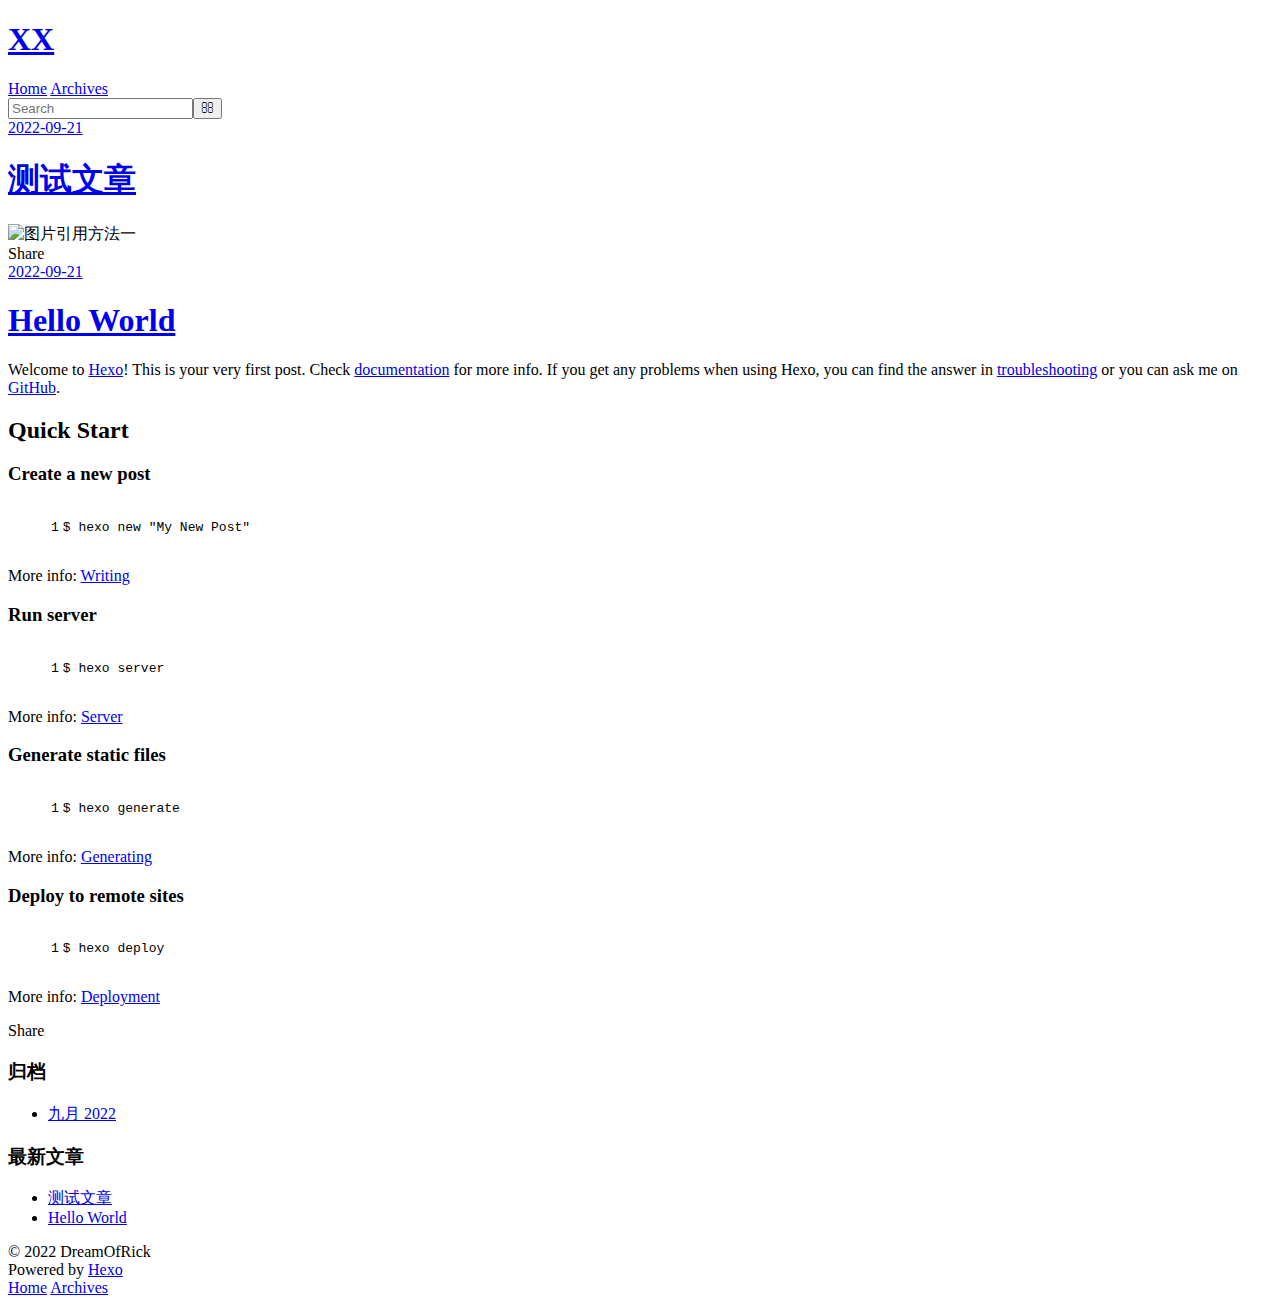
==== commit 4c097a61: "Site updated: 2022-09-23 17:51:50" ====
--- a/index.html
+++ b/index.html
@@ -1,22 +1,13 @@
-
-
 <!DOCTYPE html>
-<html lang="zh-CN" data-default-color-scheme=auto>
-
-
-
+<html>
 <head>
-  <meta charset="UTF-8">
-  <link rel="apple-touch-icon" sizes="76x76" href="/DreamOfRick.github.io/img/fluid.png">
-  <link rel="icon" href="/DreamOfRick.github.io/img/fluid.png">
-  <meta name="viewport" content="width=device-width, initial-scale=1.0, maximum-scale=5.0, shrink-to-fit=no">
-  <meta http-equiv="x-ua-compatible" content="ie=edge">
-  
-  <meta name="theme-color" content="#2f4154">
-  <meta name="author" content="DreamOfRick">
-  <meta name="keywords" content="">
-  
-    <meta name="description" content="XX的个人博客">
+  <meta charset="utf-8">
+  
+
+  
+  <title>XX</title>
+  <meta name="viewport" content="width=device-width, initial-scale=1, maximum-scale=1">
+  <meta name="description" content="XX的个人博客">
 <meta property="og:type" content="website">
 <meta property="og:title" content="XX">
 <meta property="og:url" content="https://dreamofrick.github.io/index.html">
@@ -24,385 +15,225 @@
 <meta property="og:description" content="XX的个人博客">
 <meta property="og:locale" content="zh_CN">
 <meta property="article:author" content="DreamOfRick">
-<meta name="twitter:card" content="summary_large_image">
-  
-  
-  
-  <title>XX</title>
-
-  <link  rel="stylesheet" href="https://lib.baomitu.com/twitter-bootstrap/4.6.1/css/bootstrap.min.css" />
-
-
-
-
-
-<!-- 主题依赖的图标库，不要自行修改 -->
-<!-- Do not modify the link that theme dependent icons -->
-
-<link rel="stylesheet" href="//at.alicdn.com/t/font_1749284_hj8rtnfg7um.css">
-
-
-
-<link rel="stylesheet" href="//at.alicdn.com/t/font_1736178_lbnruvf0jn.css">
-
-
-<link  rel="stylesheet" href="/DreamOfRick.github.io/css/main.css" />
-
-
-  <link id="highlight-css" rel="stylesheet" href="/DreamOfRick.github.io/css/highlight.css" />
-  
-    <link id="highlight-css-dark" rel="stylesheet" href="/DreamOfRick.github.io/css/highlight-dark.css" />
-  
-
-
-
-
-  <script id="fluid-configs">
-    var Fluid = window.Fluid || {};
-    Fluid.ctx = Object.assign({}, Fluid.ctx)
-    var CONFIG = {"hostname":"dreamofrick.github.io","root":"/DreamOfRick.github.io/","version":"1.9.3","typing":{"enable":true,"typeSpeed":70,"cursorChar":"_","loop":false,"scope":[]},"anchorjs":{"enable":true,"element":"h1,h2,h3,h4,h5,h6","placement":"left","visible":"hover","icon":""},"progressbar":{"enable":true,"height_px":3,"color":"#29d","options":{"showSpinner":false,"trickleSpeed":100}},"code_language":{"enable":true,"default":"TEXT"},"copy_btn":true,"image_caption":{"enable":true},"image_zoom":{"enable":true,"img_url_replace":["",""]},"toc":{"enable":true,"placement":"right","headingSelector":"h1,h2,h3,h4,h5,h6","collapseDepth":0},"lazyload":{"enable":true,"loading_img":"/img/loading.gif","onlypost":false,"offset_factor":2},"web_analytics":{"enable":false,"follow_dnt":true,"baidu":null,"google":null,"gtag":null,"tencent":{"sid":null,"cid":null},"woyaola":null,"cnzz":null,"leancloud":{"app_id":null,"app_key":null,"server_url":null,"path":"window.location.pathname","ignore_local":false}},"search_path":"/DreamOfRick.github.io/local-search.xml"};
-
-    if (CONFIG.web_analytics.follow_dnt) {
-      var dntVal = navigator.doNotTrack || window.doNotTrack || navigator.msDoNotTrack;
-      Fluid.ctx.dnt = dntVal && (dntVal.startsWith('1') || dntVal.startsWith('yes') || dntVal.startsWith('on'));
-    }
-  </script>
-  <script  src="/DreamOfRick.github.io/js/utils.js" ></script>
-  <script  src="/DreamOfRick.github.io/js/color-schema.js" ></script>
-  
-
-
-  
+<meta name="twitter:card" content="summary">
+  
+    <link rel="alternate" href="/DreamOfRick.github.io/atom.xml" title="XX" type="application/atom+xml">
+  
+  
+    <link rel="icon" href="/favicon.png">
+  
+  
+    <link href="//fonts.googleapis.com/css?family=Source+Code+Pro" rel="stylesheet" type="text/css">
+  
+  
+<link rel="stylesheet" href="/DreamOfRick.github.io/css/style.css">
+
 <meta name="generator" content="Hexo 5.4.2"></head>
 
-
 <body>
-  
-
-  <header>
-    
-
-<div class="header-inner" style="height: 100vh;">
-  <nav id="navbar" class="navbar fixed-top  navbar-expand-lg navbar-dark scrolling-navbar">
-  <div class="container">
-    <a class="navbar-brand" href="/DreamOfRick.github.io/">
-      <strong>XX</strong>
-    </a>
-
-    <button id="navbar-toggler-btn" class="navbar-toggler" type="button" data-toggle="collapse"
-            data-target="#navbarSupportedContent"
-            aria-controls="navbarSupportedContent" aria-expanded="false" aria-label="Toggle navigation">
-      <div class="animated-icon"><span></span><span></span><span></span></div>
-    </button>
-
-    <!-- Collapsible content -->
-    <div class="collapse navbar-collapse" id="navbarSupportedContent">
-      <ul class="navbar-nav ml-auto text-center">
-        
-          
-          
-          
-          
-            <li class="nav-item">
-              <a class="nav-link" href="/DreamOfRick.github.io/">
-                <i class="iconfont icon-home-fill"></i>
-                首页
-              </a>
-            </li>
-          
-        
-          
-          
-          
-          
-            <li class="nav-item">
-              <a class="nav-link" href="/DreamOfRick.github.io/archives/">
-                <i class="iconfont icon-archive-fill"></i>
-                归档
-              </a>
-            </li>
-          
-        
-          
-          
-          
-          
-            <li class="nav-item">
-              <a class="nav-link" href="/DreamOfRick.github.io/categories/">
-                <i class="iconfont icon-category-fill"></i>
-                分类
-              </a>
-            </li>
-          
-        
-          
-          
-          
-          
-            <li class="nav-item">
-              <a class="nav-link" href="/DreamOfRick.github.io/tags/">
-                <i class="iconfont icon-tags-fill"></i>
-                标签
-              </a>
-            </li>
-          
-        
-          
-          
-          
-          
-            <li class="nav-item">
-              <a class="nav-link" href="/DreamOfRick.github.io/about/">
-                <i class="iconfont icon-user-fill"></i>
-                关于
-              </a>
-            </li>
-          
-        
-        
-          <li class="nav-item" id="search-btn">
-            <a class="nav-link" target="_self" href="javascript:;" data-toggle="modal" data-target="#modalSearch" aria-label="Search">
-              &nbsp;<i class="iconfont icon-search"></i>&nbsp;
-            </a>
+  <div id="container">
+    <div id="wrap">
+      <header id="header">
+  <div id="banner"></div>
+  <div id="header-outer" class="outer">
+    <div id="header-title" class="inner">
+      <h1 id="logo-wrap">
+        <a href="/DreamOfRick.github.io/" id="logo">XX</a>
+      </h1>
+      
+    </div>
+    <div id="header-inner" class="inner">
+      <nav id="main-nav">
+        <a id="main-nav-toggle" class="nav-icon"></a>
+        
+          <a class="main-nav-link" href="/DreamOfRick.github.io/">Home</a>
+        
+          <a class="main-nav-link" href="/DreamOfRick.github.io/archives">Archives</a>
+        
+      </nav>
+      <nav id="sub-nav">
+        
+          <a id="nav-rss-link" class="nav-icon" href="/DreamOfRick.github.io/atom.xml" title="RSS Feed"></a>
+        
+        <a id="nav-search-btn" class="nav-icon" title="搜索"></a>
+      </nav>
+      <div id="search-form-wrap">
+        <form action="//google.com/search" method="get" accept-charset="UTF-8" class="search-form"><input type="search" name="q" class="search-form-input" placeholder="Search"><button type="submit" class="search-form-submit">&#xF002;</button><input type="hidden" name="sitesearch" value="https://dreamofrick.github.io"></form>
+      </div>
+    </div>
+  </div>
+</header>
+      <div class="outer">
+        <section id="main">
+  
+    <article id="post-测试文章" class="article article-type-post" itemscope itemprop="blogPost">
+  <div class="article-meta">
+    <a href="/DreamOfRick.github.io/2022/09/21/%E6%B5%8B%E8%AF%95%E6%96%87%E7%AB%A0/" class="article-date">
+  <time datetime="2022-09-21T07:01:32.000Z" itemprop="datePublished">2022-09-21</time>
+</a>
+    
+  </div>
+  <div class="article-inner">
+    
+    
+      <header class="article-header">
+        
+  
+    <h1 itemprop="name">
+      <a class="article-title" href="/DreamOfRick.github.io/2022/09/21/%E6%B5%8B%E8%AF%95%E6%96%87%E7%AB%A0/">测试文章</a>
+    </h1>
+  
+
+      </header>
+    
+    <div class="article-entry" itemprop="articleBody">
+      
+        <img src="/DreamOfRick.github.io/2022/09/21/%E6%B5%8B%E8%AF%95%E6%96%87%E7%AB%A0/test.png" class="" title="图片引用方法一">
+
+      
+    </div>
+    <footer class="article-footer">
+      <a data-url="https://dreamofrick.github.io/2022/09/21/%E6%B5%8B%E8%AF%95%E6%96%87%E7%AB%A0/" data-id="cl8eb02ch0001e4w46nl6hktc" class="article-share-link">Share</a>
+      
+      
+    </footer>
+  </div>
+  
+</article>
+
+
+  
+    <article id="post-hello-world" class="article article-type-post" itemscope itemprop="blogPost">
+  <div class="article-meta">
+    <a href="/DreamOfRick.github.io/2022/09/21/hello-world/" class="article-date">
+  <time datetime="2022-09-21T05:57:37.456Z" itemprop="datePublished">2022-09-21</time>
+</a>
+    
+  </div>
+  <div class="article-inner">
+    
+    
+      <header class="article-header">
+        
+  
+    <h1 itemprop="name">
+      <a class="article-title" href="/DreamOfRick.github.io/2022/09/21/hello-world/">Hello World</a>
+    </h1>
+  
+
+      </header>
+    
+    <div class="article-entry" itemprop="articleBody">
+      
+        <p>Welcome to <a target="_blank" rel="noopener" href="https://hexo.io/">Hexo</a>! This is your very first post. Check <a target="_blank" rel="noopener" href="https://hexo.io/docs/">documentation</a> for more info. If you get any problems when using Hexo, you can find the answer in <a target="_blank" rel="noopener" href="https://hexo.io/docs/troubleshooting.html">troubleshooting</a> or you can ask me on <a target="_blank" rel="noopener" href="https://github.com/hexojs/hexo/issues">GitHub</a>.</p>
+<h2 id="Quick-Start"><a href="#Quick-Start" class="headerlink" title="Quick Start"></a>Quick Start</h2><h3 id="Create-a-new-post"><a href="#Create-a-new-post" class="headerlink" title="Create a new post"></a>Create a new post</h3><figure class="highlight bash"><table><tr><td class="gutter"><pre><span class="line">1</span><br></pre></td><td class="code"><pre><span class="line">$ hexo new <span class="string">&quot;My New Post&quot;</span></span><br></pre></td></tr></table></figure>
+
+<p>More info: <a target="_blank" rel="noopener" href="https://hexo.io/docs/writing.html">Writing</a></p>
+<h3 id="Run-server"><a href="#Run-server" class="headerlink" title="Run server"></a>Run server</h3><figure class="highlight bash"><table><tr><td class="gutter"><pre><span class="line">1</span><br></pre></td><td class="code"><pre><span class="line">$ hexo server</span><br></pre></td></tr></table></figure>
+
+<p>More info: <a target="_blank" rel="noopener" href="https://hexo.io/docs/server.html">Server</a></p>
+<h3 id="Generate-static-files"><a href="#Generate-static-files" class="headerlink" title="Generate static files"></a>Generate static files</h3><figure class="highlight bash"><table><tr><td class="gutter"><pre><span class="line">1</span><br></pre></td><td class="code"><pre><span class="line">$ hexo generate</span><br></pre></td></tr></table></figure>
+
+<p>More info: <a target="_blank" rel="noopener" href="https://hexo.io/docs/generating.html">Generating</a></p>
+<h3 id="Deploy-to-remote-sites"><a href="#Deploy-to-remote-sites" class="headerlink" title="Deploy to remote sites"></a>Deploy to remote sites</h3><figure class="highlight bash"><table><tr><td class="gutter"><pre><span class="line">1</span><br></pre></td><td class="code"><pre><span class="line">$ hexo deploy</span><br></pre></td></tr></table></figure>
+
+<p>More info: <a target="_blank" rel="noopener" href="https://hexo.io/docs/one-command-deployment.html">Deployment</a></p>
+
+      
+    </div>
+    <footer class="article-footer">
+      <a data-url="https://dreamofrick.github.io/2022/09/21/hello-world/" data-id="cl8eb02cj0002e4w47zaq2fus" class="article-share-link">Share</a>
+      
+      
+    </footer>
+  </div>
+  
+</article>
+
+
+  
+
+
+</section>
+        
+          <aside id="sidebar">
+  
+    
+
+  
+    
+
+  
+    
+  
+    
+  <div class="widget-wrap">
+    <h3 class="widget-title">归档</h3>
+    <div class="widget">
+      <ul class="archive-list"><li class="archive-list-item"><a class="archive-list-link" href="/DreamOfRick.github.io/archives/2022/09/">九月 2022</a></li></ul>
+    </div>
+  </div>
+
+
+  
+    
+  <div class="widget-wrap">
+    <h3 class="widget-title">最新文章</h3>
+    <div class="widget">
+      <ul>
+        
+          <li>
+            <a href="/DreamOfRick.github.io/2022/09/21/%E6%B5%8B%E8%AF%95%E6%96%87%E7%AB%A0/">测试文章</a>
           </li>
-          
-        
-        
-          <li class="nav-item" id="color-toggle-btn">
-            <a class="nav-link" target="_self" href="javascript:;" aria-label="Color Toggle">&nbsp;<i
-                class="iconfont icon-dark" id="color-toggle-icon"></i>&nbsp;</a>
+        
+          <li>
+            <a href="/DreamOfRick.github.io/2022/09/21/hello-world/">Hello World</a>
           </li>
         
       </ul>
     </div>
   </div>
+
+  
+</aside>
+        
+      </div>
+      <footer id="footer">
+  
+  <div class="outer">
+    <div id="footer-info" class="inner">
+      &copy; 2022 DreamOfRick<br>
+      Powered by <a href="http://hexo.io/" target="_blank">Hexo</a>
+    </div>
+  </div>
+</footer>
+    </div>
+    <nav id="mobile-nav">
+  
+    <a href="/DreamOfRick.github.io/" class="mobile-nav-link">Home</a>
+  
+    <a href="/DreamOfRick.github.io/archives" class="mobile-nav-link">Archives</a>
+  
 </nav>
-
-  
-
-<div id="banner" class="banner" parallax=true
-     style="background: url('/DreamOfRick.github.io/img/default.png') no-repeat center center; background-size: cover;">
-  <div class="full-bg-img">
-    <div class="mask flex-center" style="background-color: rgba(0, 0, 0, 0.3)">
-      <div class="banner-text text-center fade-in-up">
-        <div class="h2">
-          
-            <span id="subtitle" data-typed-text="XX 个人博客"></span>
-          
-        </div>
-
-        
-      </div>
-
-      
-        <div class="scroll-down-bar">
-          <i class="iconfont icon-arrowdown"></i>
-        </div>
-      
-    </div>
-  </div>
-</div>
-
-</div>
-
-  </header>
-
-  <main>
-    
-      <div class="container nopadding-x-md">
-        <div id="board"
-          style="margin-top: 0">
-          
-          <div class="container">
-            <div class="row">
-              <div class="col-12 col-md-10 m-auto">
-                
-
-
-  <div class="row mx-auto index-card">
-    
-    
-    <article class="col-12 col-md-12 mx-auto index-info">
-      <h1 class="index-header">
-        
-        <a href="/DreamOfRick.github.io/2022/09/21/%E6%B5%8B%E8%AF%95%E6%96%87%E7%AB%A0/" target="_self">
-          测试文章
-        </a>
-      </h1>
-
-      
-      <a class="index-excerpt index-excerpt__noimg" href="/DreamOfRick.github.io/2022/09/21/%E6%B5%8B%E8%AF%95%E6%96%87%E7%AB%A0/" target="_self">
-        <div>
-          
-        </div>
-      </a>
-
-      <div class="index-btm post-metas">
-        
-          <div class="post-meta mr-3">
-            <i class="iconfont icon-date"></i>
-            <time datetime="2022-09-21 15:01" pubdate>
-              2022-09-21
-            </time>
-          </div>
-        
-        
-        
-      </div>
-    </article>
-  </div>
-
-  <div class="row mx-auto index-card">
-    
-    
-    <article class="col-12 col-md-12 mx-auto index-info">
-      <h1 class="index-header">
-        
-        <a href="/DreamOfRick.github.io/2022/09/21/hello-world/" target="_self">
-          Hello World
-        </a>
-      </h1>
-
-      
-      <a class="index-excerpt index-excerpt__noimg" href="/DreamOfRick.github.io/2022/09/21/hello-world/" target="_self">
-        <div>
-          Welcome to Hexo! This is your very first post. Check documentation for more info. If you get any problems when using Hexo, you can find the answer in troubleshooting or you can ask me on GitHub. Quick
-        </div>
-      </a>
-
-      <div class="index-btm post-metas">
-        
-          <div class="post-meta mr-3">
-            <i class="iconfont icon-date"></i>
-            <time datetime="2022-09-21 13:57" pubdate>
-              2022-09-21
-            </time>
-          </div>
-        
-        
-        
-      </div>
-    </article>
-  </div>
-
-
-
-
-
-              </div>
-            </div>
-          </div>
-        </div>
-      </div>
-    
-
-    
-      <a id="scroll-top-button" aria-label="TOP" href="#" role="button">
-        <i class="iconfont icon-arrowup" aria-hidden="true"></i>
-      </a>
-    
-
-    
-      <div class="modal fade" id="modalSearch" tabindex="-1" role="dialog" aria-labelledby="ModalLabel"
-     aria-hidden="true">
-  <div class="modal-dialog modal-dialog-scrollable modal-lg" role="document">
-    <div class="modal-content">
-      <div class="modal-header text-center">
-        <h4 class="modal-title w-100 font-weight-bold">搜索</h4>
-        <button type="button" id="local-search-close" class="close" data-dismiss="modal" aria-label="Close">
-          <span aria-hidden="true">&times;</span>
-        </button>
-      </div>
-      <div class="modal-body mx-3">
-        <div class="md-form mb-5">
-          <input type="text" id="local-search-input" class="form-control validate">
-          <label data-error="x" data-success="v" for="local-search-input">关键词</label>
-        </div>
-        <div class="list-group" id="local-search-result"></div>
-      </div>
-    </div>
-  </div>
-</div>
-
-    
-
-    
-  </main>
-
-  <footer>
-    <div class="footer-inner">
-  
-    <div class="footer-content">
-       <a href="https://hexo.io" target="_blank" rel="nofollow noopener"><span>Hexo</span></a> <i class="iconfont icon-love"></i> <a href="https://github.com/fluid-dev/hexo-theme-fluid" target="_blank" rel="nofollow noopener"><span>Fluid</span></a> 
-    </div>
-  
-  
-  
-  
-</div>
-
-  </footer>
-
-  <!-- Scripts -->
-  
-  <script  src="https://lib.baomitu.com/nprogress/0.2.0/nprogress.min.js" ></script>
-  <link  rel="stylesheet" href="https://lib.baomitu.com/nprogress/0.2.0/nprogress.min.css" />
-
-  <script>
-    NProgress.configure({"showSpinner":false,"trickleSpeed":100})
-    NProgress.start()
-    window.addEventListener('load', function() {
-      NProgress.done();
-    })
-  </script>
-
-
-<script  src="https://lib.baomitu.com/jquery/3.6.0/jquery.min.js" ></script>
-<script  src="https://lib.baomitu.com/twitter-bootstrap/4.6.1/js/bootstrap.min.js" ></script>
-<script  src="/DreamOfRick.github.io/js/events.js" ></script>
-<script  src="/DreamOfRick.github.io/js/plugins.js" ></script>
-
-
-  <script  src="https://lib.baomitu.com/typed.js/2.0.12/typed.min.js" ></script>
-  <script>
-    (function (window, document) {
-      var typing = Fluid.plugins.typing;
-      var subtitle = document.getElementById('subtitle');
-      if (!subtitle || !typing) {
-        return;
-      }
-      var text = subtitle.getAttribute('data-typed-text');
-      
-        typing(text);
-      
-    })(window, document);
-  </script>
-
-
-
-
-  
-    <script  src="/DreamOfRick.github.io/js/img-lazyload.js" ></script>
-  
-
-
-
-
-  <script  src="/DreamOfRick.github.io/js/local-search.js" ></script>
-
-
-
-
-
-<!-- 主题的启动项，将它保持在最底部 -->
-<!-- the boot of the theme, keep it at the bottom -->
-<script  src="/DreamOfRick.github.io/js/boot.js" ></script>
-
-
-  
-
-  <noscript>
-    <div class="noscript-warning">博客在允许 JavaScript 运行的环境下浏览效果更佳</div>
-  </noscript>
+    
+
+<script src="//ajax.googleapis.com/ajax/libs/jquery/2.0.3/jquery.min.js"></script>
+
+
+  
+<link rel="stylesheet" href="/DreamOfRick.github.io/fancybox/jquery.fancybox.css">
+
+  
+<script src="/DreamOfRick.github.io/fancybox/jquery.fancybox.pack.js"></script>
+
+
+
+
+<script src="/DreamOfRick.github.io/js/script.js"></script>
+
+
+
+
+  </div>
 </body>
-</html>
+</html>